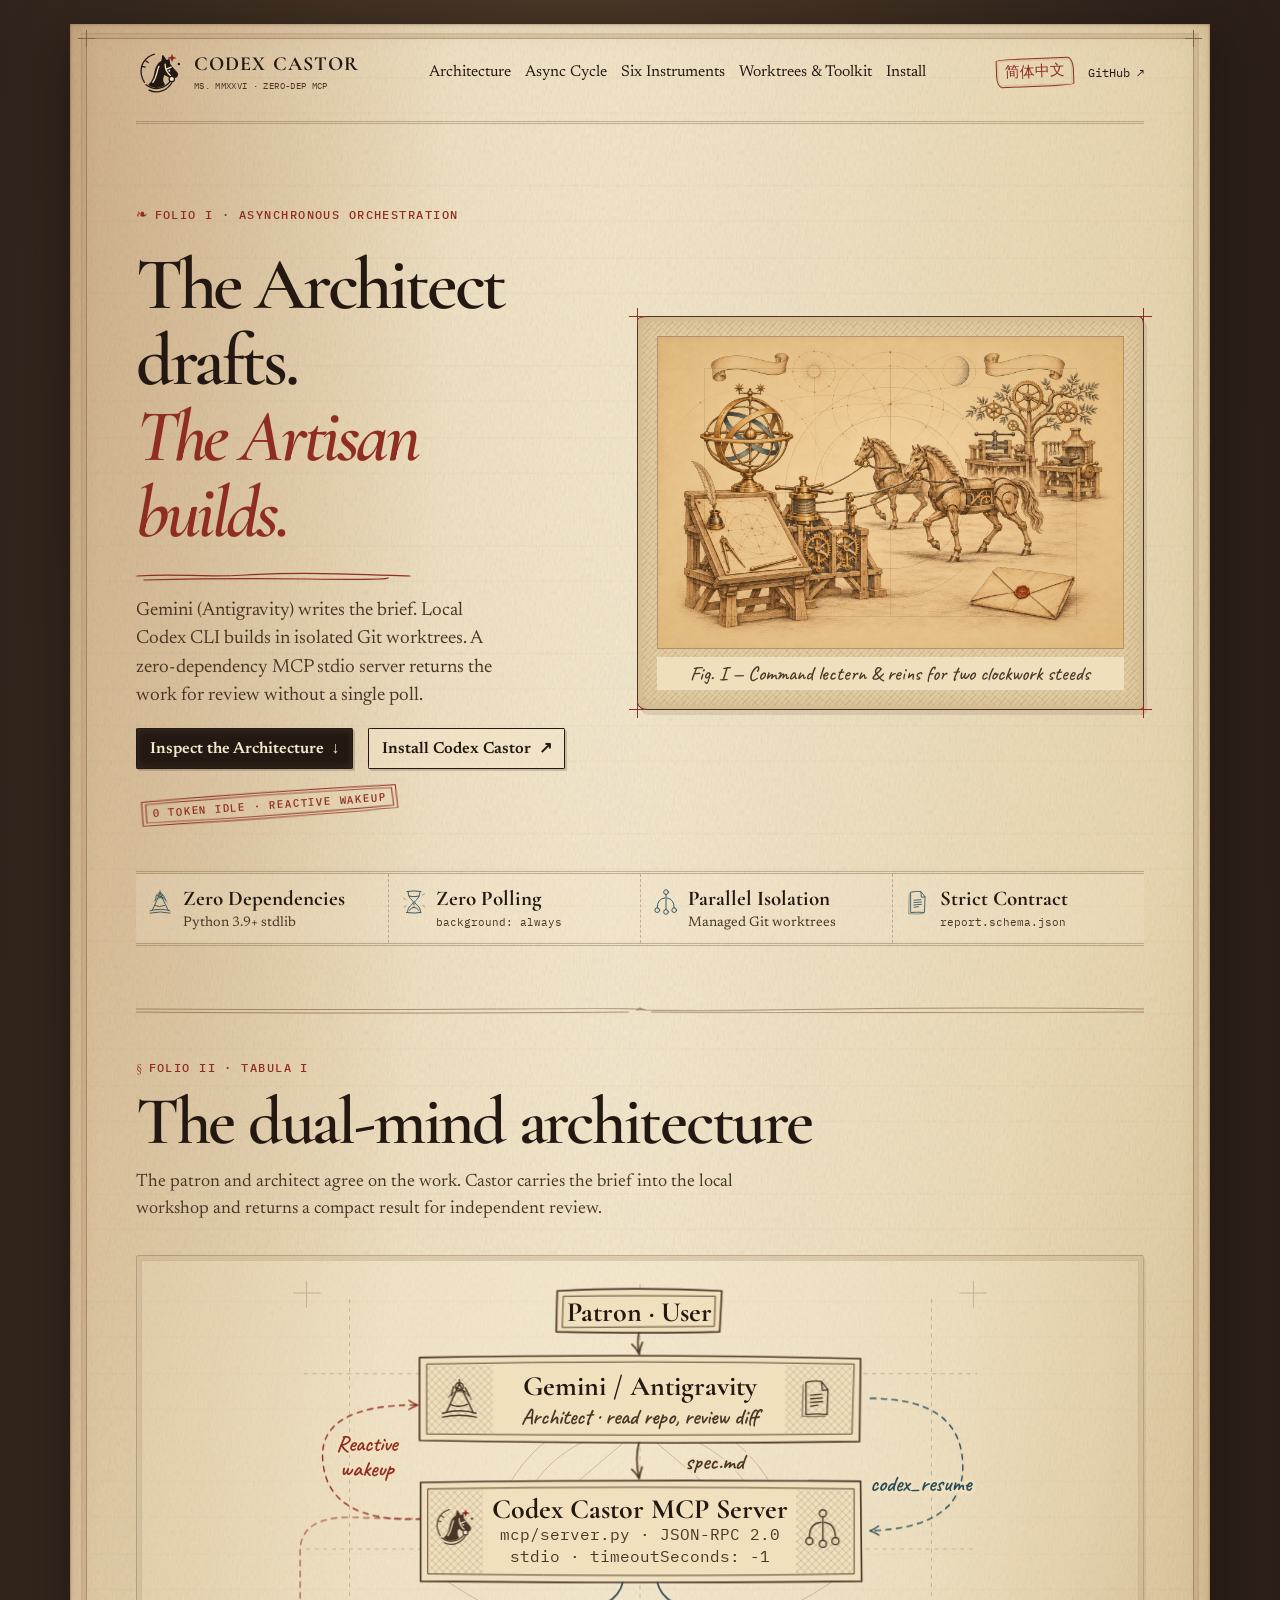
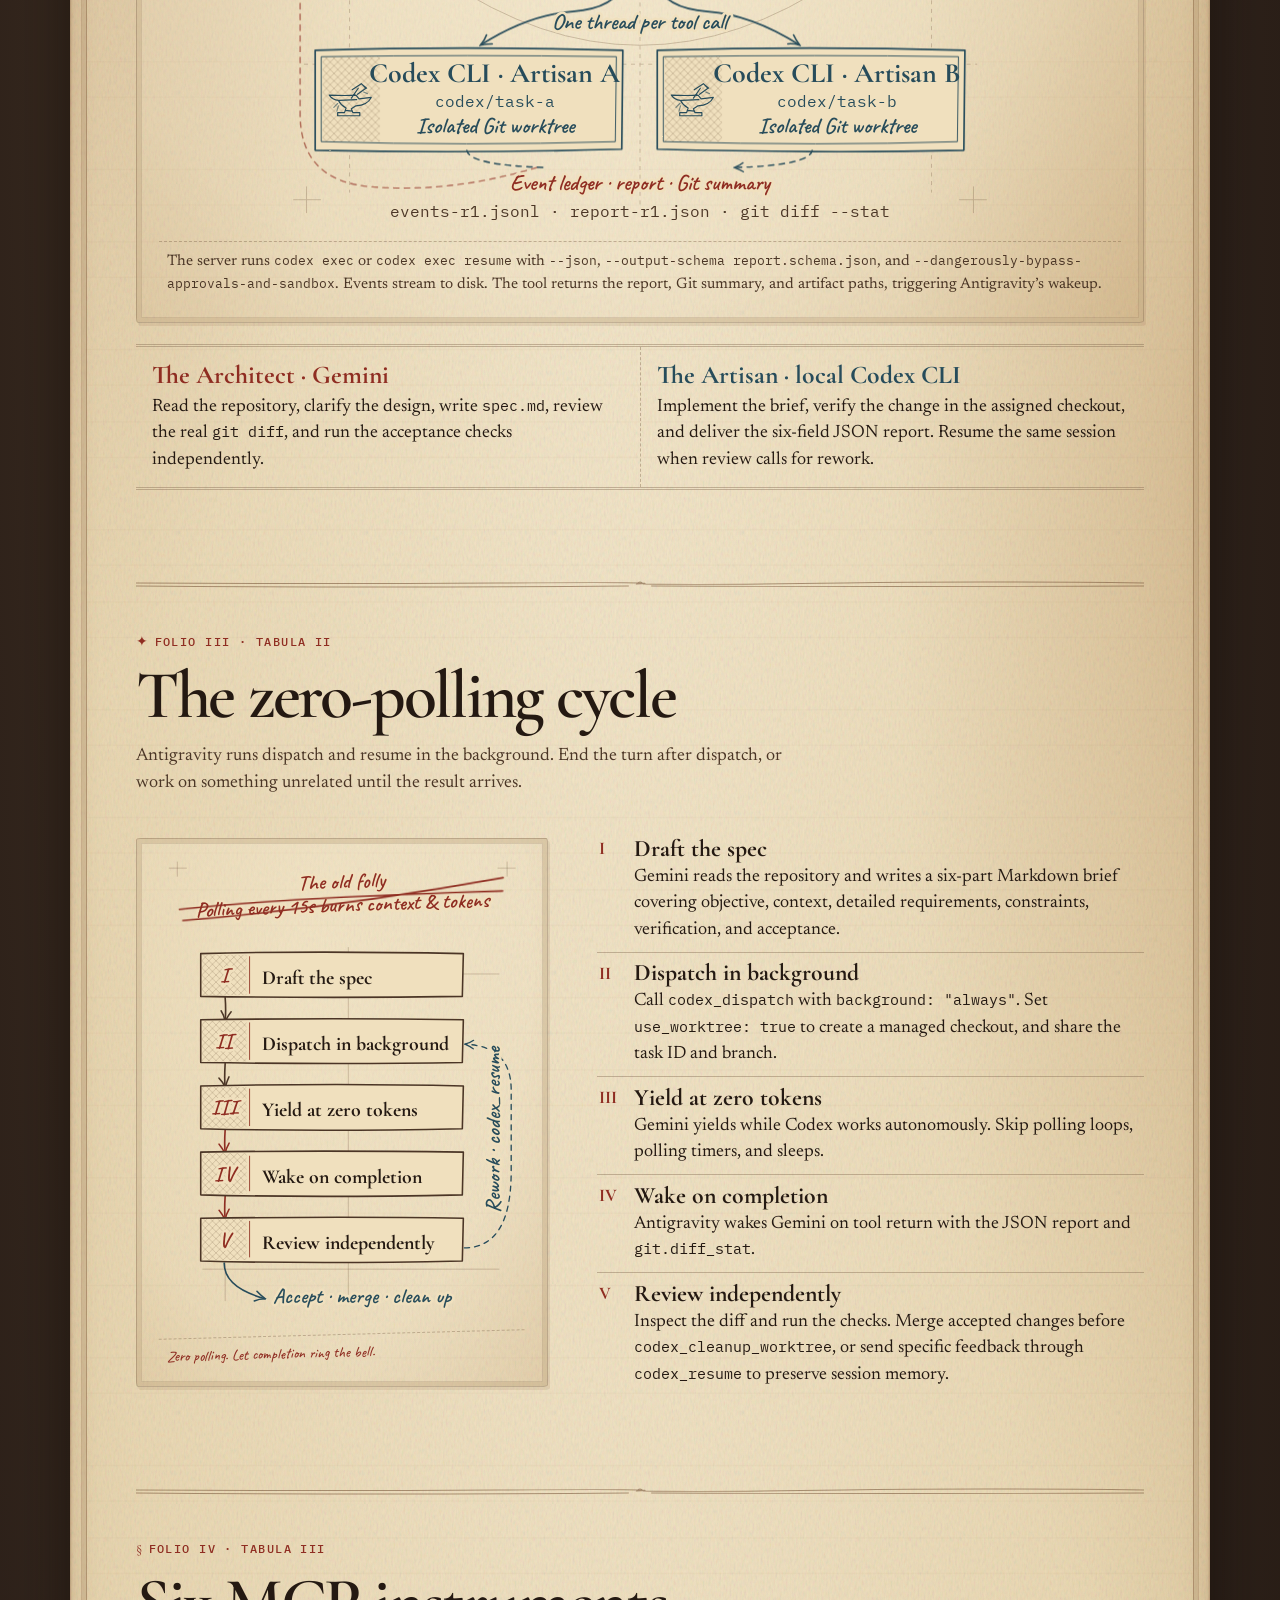
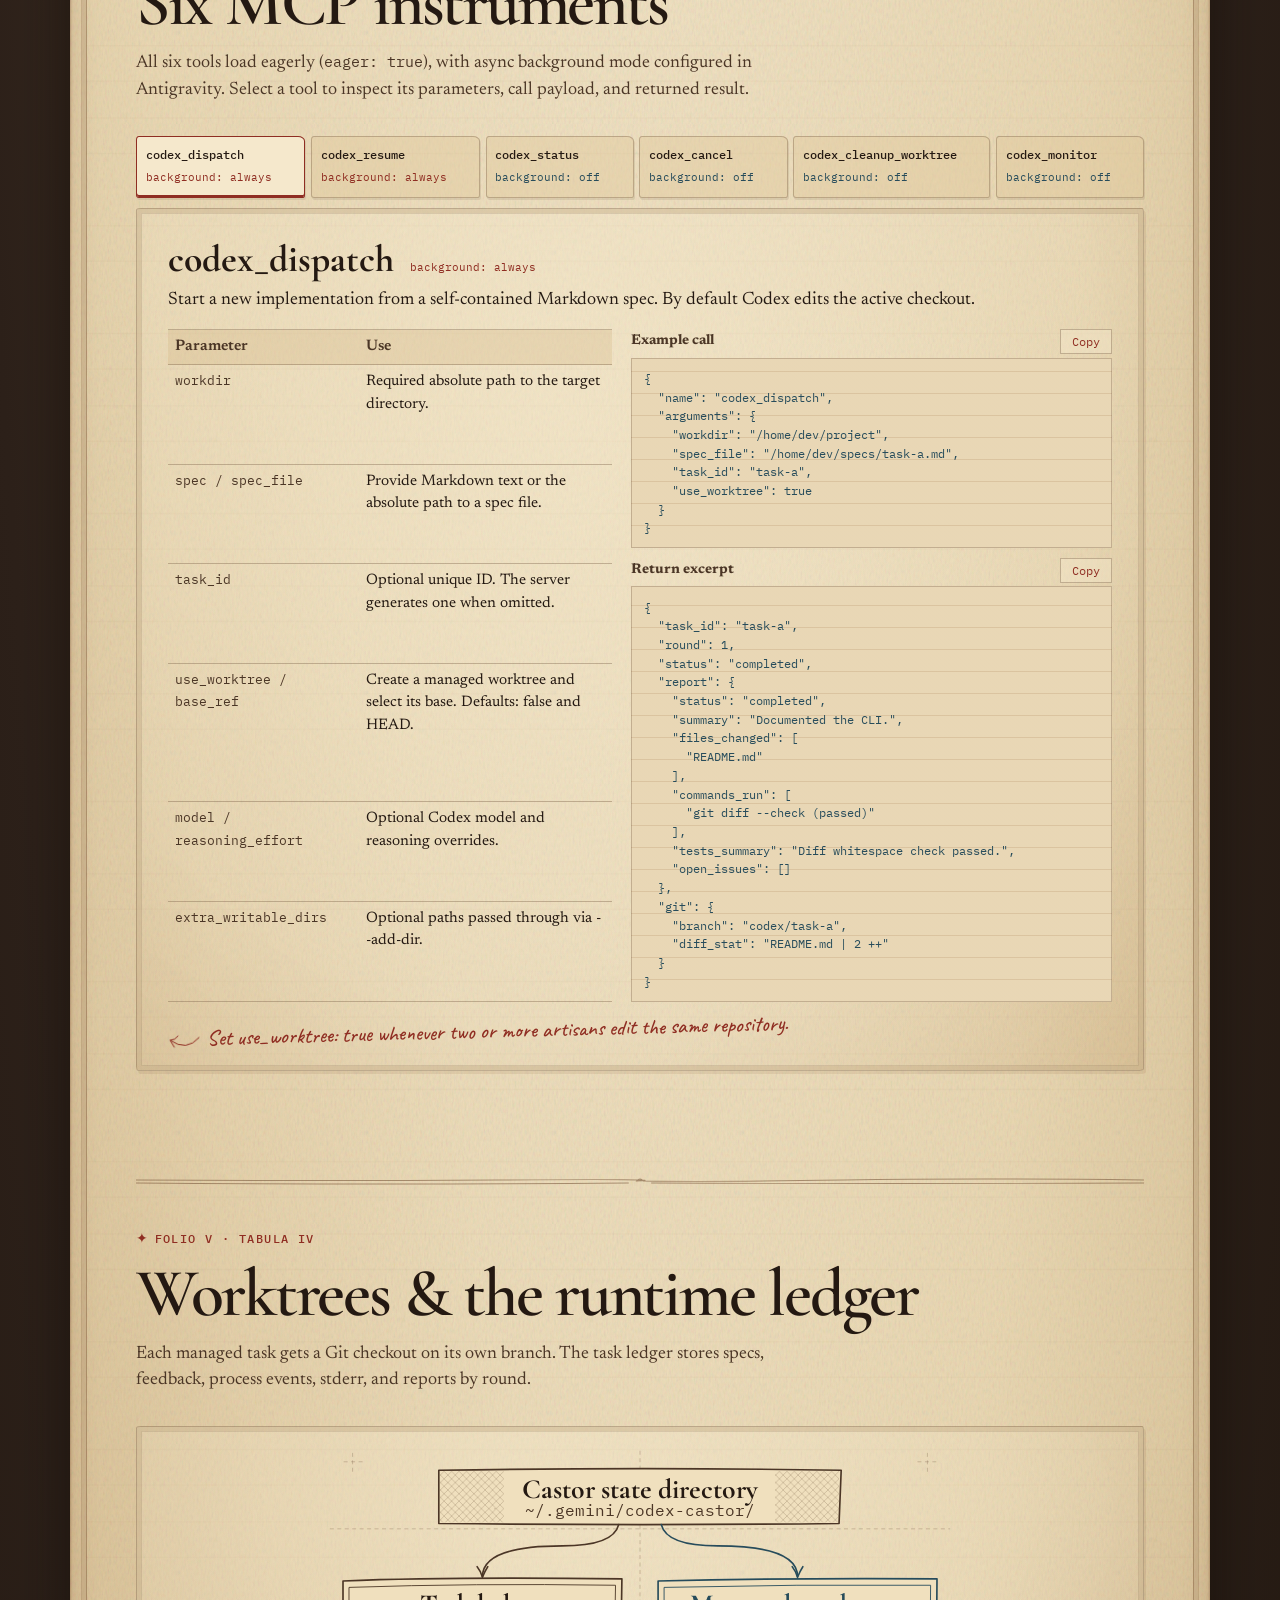
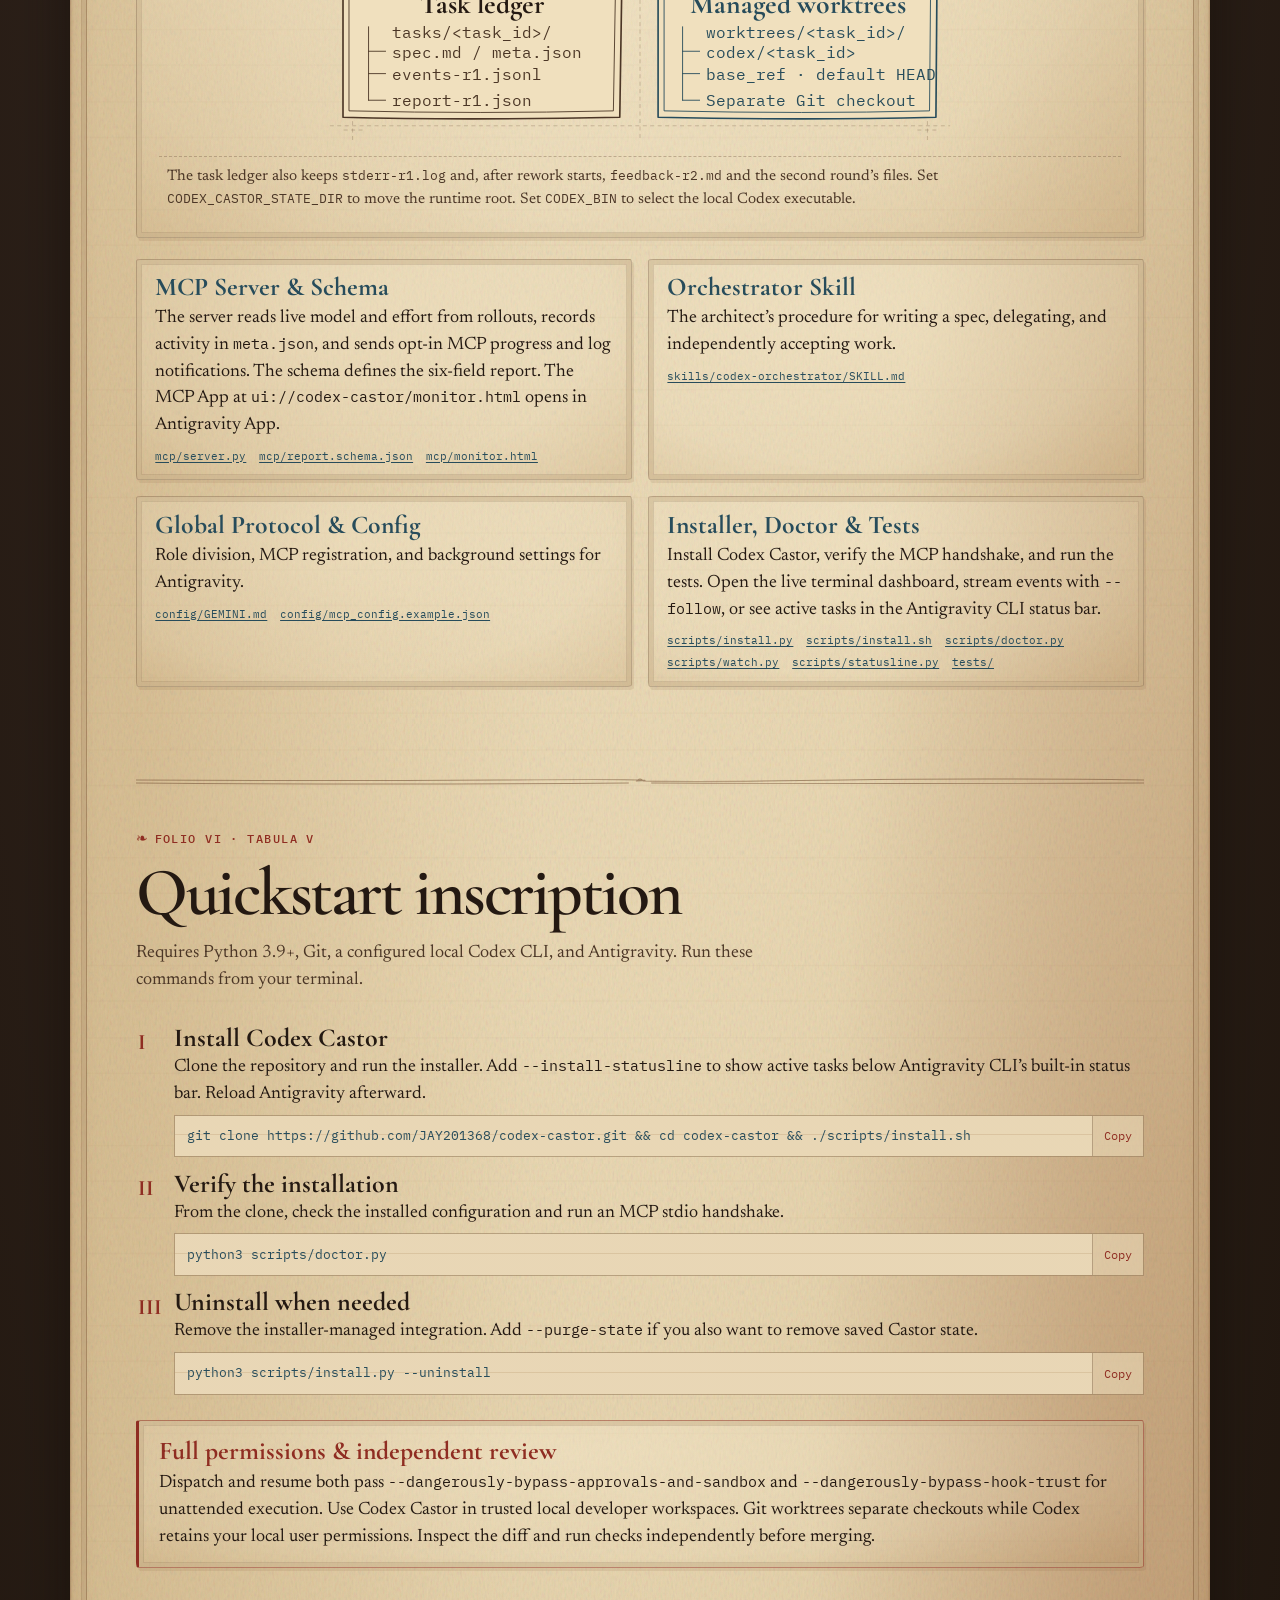
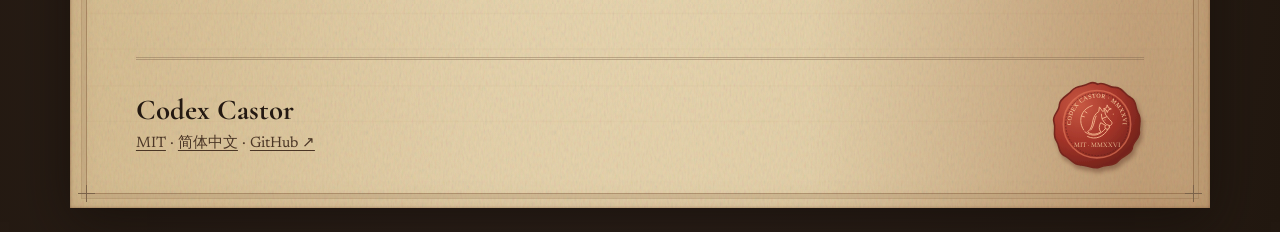
==== docs/index.html @ 72ec9364 "Initial commit" ====
<!doctype html>
<html lang="en">
<head>
  <meta charset="utf-8">
  <meta name="viewport" content="width=device-width, initial-scale=1">
  <meta name="description" content="An illustrated engineering manuscript for Codex Castor, the zero-dependency async MCP server connecting Gemini in Antigravity and local Codex CLI.">
  <title>Codex Castor — The Engineering Manuscript</title>
  <link rel="canonical" href="https://jay201368.github.io/codex-castor/">
  <link rel="alternate" hreflang="zh-CN" href="https://jay201368.github.io/codex-castor/index.zh-CN.html">
  <link rel="icon" href="favicon.svg" type="image/svg+xml">
  <link rel="preconnect" href="https://fonts.googleapis.com">
  <link rel="preconnect" href="https://fonts.gstatic.com" crossorigin>
  <link rel="stylesheet" href="https://fonts.googleapis.com/css2?family=Caveat:wght@500;600&amp;family=Cormorant+Garamond:ital,wght@0,600;0,700;1,600&amp;family=IBM+Plex+Mono:wght@400;500&amp;family=Newsreader:opsz,wght@6..72,400;6..72,600&amp;display=swap">
  <link rel="stylesheet" href="style.css">
  <script src="script.js" defer></script>
</head>
<body>
  <svg class="definitions" xmlns="http://www.w3.org/2000/svg" aria-hidden="true" width="0" height="0">
    <defs>
      <filter id="ink-roughen" x="-10%" y="-10%" width="120%" height="120%">
        <feTurbulence type="fractalNoise" baseFrequency=".038 .13" numOctaves="3" seed="17" result="fiber"/>
        <feDisplacementMap in="SourceGraphic" in2="fiber" scale="1.2" xChannelSelector="R" yChannelSelector="G"/>
      </filter>
      <pattern id="ink-hatch" width="7" height="7" patternUnits="userSpaceOnUse">
        <path d="M-2 2L2-2M-1 8L8-1M5 9L9 5M0 0L7 7" stroke="#7c634a" stroke-width=".55" opacity=".48"/>
      </pattern>
      <marker id="arrow-ink" viewBox="0 0 10 10" markerWidth="8" markerHeight="8" refX="8.6" refY="5" orient="auto-start-reverse">
        <path d="M1 1Q4 3 9 5Q4 6.5 1 9" fill="none" stroke="#4b3626" stroke-linecap="round" stroke-width="1.2"/>
      </marker>
      <marker id="arrow-red" viewBox="0 0 10 10" markerWidth="8" markerHeight="8" refX="8.6" refY="5" orient="auto-start-reverse">
        <path d="M1 1Q5 4 9 5Q4 7 1 9" fill="none" stroke="#8f2d22" stroke-linecap="round" stroke-width="1.2"/>
      </marker>
      <marker id="arrow-blue" viewBox="0 0 10 10" markerWidth="8" markerHeight="8" refX="8.6" refY="5" orient="auto-start-reverse">
        <path d="M1 1Q4 3 9 5Q4 6.5 1 9" fill="none" stroke="#274c5b" stroke-linecap="round" stroke-width="1.2"/>
      </marker>
      <symbol id="emblem" viewBox="0 0 64 64">
        <g fill="none" stroke="currentColor" stroke-width="1.65" stroke-linecap="round" stroke-linejoin="round">
          <path d="M24 8C11 12 5 23 7 35c1 4 2 7 4 10m2-28 3 2m-8 5 4 1"/>
          <path d="M46 42C38 53 25 57 13 48m35-5c-6 12-19 18-31 12"/>
          <path fill="currentColor" d="M17 48c5-4 7-10 8-17 1-6 4-11 9-14l1-7 5 7 3-2 1 6c2 3 5 7 9 11 2 2 1 5-1 6l-4 1c-4 0-8-3-11-5-3 5-3 10 0 14-6 4-14 5-20 0Z"/>
          <path stroke="var(--vellum)" d="M30 24c-3 5-2 13-8 21m16-24c0 6 2 11 7 15m-6-8 7-3"/>
          <circle cx="46.8" cy="40.5" r="3.5" fill="var(--vellum)"/>
        </g>
        <circle cx="43.5" cy="29.8" r="1.25" fill="var(--vellum)"/>
        <circle cx="56" cy="21" r="1.6" fill="currentColor"/>
        <path fill="var(--rubric)" d="M47 7.5l1.6 3.9L53 13l-4.4 1.6-1.6 3.9-1.6-3.9L41 13l4.4-1.6Z"/>
      </symbol>
      <symbol id="compass-icon" viewBox="0 0 48 48">
        <g fill="none" stroke="currentColor" stroke-width="1.45" stroke-linecap="round" stroke-linejoin="round">
          <path d="M7 39q18-5 34 0M7 43q18-4 34 0M24 9 11 38m13-29 14 29M15 30q8 4 17 0m-11-17 9 4M18 12l-2 9m14-8 4 8M24 5v3"/>
          <circle cx="24" cy="12" r="4"/>
          <path d="M13 23a13 13 0 0 1 23 2" opacity=".54"/>
        </g>
      </symbol>
      <symbol id="hour-icon" viewBox="0 0 48 48">
        <g fill="none" stroke="currentColor" stroke-width="1.55" stroke-linecap="round" stroke-linejoin="round">
          <path d="M12 6q12-2 24 0M11 42q15 2 25 0M14 7c0 12 8 13 9 17-1 5-10 7-10 17m21-33c0 10-8 13-9 16 1 5 10 6 10 17M16 14q8 2 16 0M16 38q8-10 16 0M24 26v3m0 3v1"/>
          <path d="M6 17l3 3m30 10 3 2M39 12l3-2M7 33l3-2" opacity=".55"/>
        </g>
      </symbol>
      <symbol id="branch-icon" viewBox="0 0 48 48">
        <g fill="none" stroke="currentColor" stroke-width="1.55" stroke-linecap="round">
          <path d="M24 11v26m-2-20Q9 18 9 34m17-17q12 2 12 17"/>
          <circle cx="24" cy="7" r="4"/><circle cx="9" cy="38" r="4"/>
          <circle cx="24" cy="41" r="4"/><circle cx="38" cy="38" r="4"/>
        </g>
      </symbol>
      <symbol id="report-icon" viewBox="0 0 48 48">
        <g fill="none" stroke="currentColor" stroke-width="1.4" stroke-linecap="round" stroke-linejoin="round">
          <path d="M12 7q10-2 17-1l7 9-1 27q-11-1-23 0zm17 0 1 9 6-1M17 21l12-1m-12 5 13-1m-13 5 13-1m-13 5 8-1"/>
          <path d="M9 10 8 44q11 1 25 0" opacity=".6"/>
        </g>
      </symbol>
      <symbol id="anvil-icon" viewBox="0 0 62 46">
        <g fill="none" stroke="currentColor" stroke-width="1.55" stroke-linejoin="round" stroke-linecap="round">
          <path d="M3 17q22 1 35 0l4 5 16-2q-5 10-20 11l-6 4 2 5h9v4H14v-4h9l2-6q-7-4-10-10Q7 23 3 17zm13 7 23-1m-15 14 9 1m0-28 12-8 6 6-11 8m6-13 6 5m-11 0-9 13"/>
          <path d="M14 28l-5 5m6-2-2 7m35-25 5 2" opacity=".58"/>
        </g>
      </symbol>
      <radialGradient id="wax-fill" cx="31%" cy="27%" r="76%">
        <stop stop-color="#c75842"/><stop offset=".58" stop-color="#a33429"/><stop offset="1" stop-color="#74231b"/>
      </radialGradient>
      <path id="wax-legend" d="M28.1 66.5a33 33 0 1 1 63.8 0"/>
    </defs>
  </svg>

  <a class="skip" href="#main">Skip to the manuscript</a>
  <div class="codex" id="top">
    <div class="folio-rules" aria-hidden="true"><i class="nw"></i><i class="ne"></i><i class="sw"></i><i class="se"></i></div>
    <header class="masthead">
      <a class="brand" href="#top">
        <svg viewBox="0 0 64 64" aria-hidden="true"><use href="#emblem"/></svg>
        <span><strong>CODEX CASTOR</strong><small>MS. MMXXVI · ZERO-DEP MCP</small></span>
      </a>
      <nav class="folio-nav" aria-label="Manuscript folios">
        <a href="#architecture">Architecture</a>
        <a href="#async-cycle">Async Cycle</a>
        <a href="#instruments">Six Instruments</a>
        <a href="#worktrees">Worktrees &amp; Toolkit</a>
        <a href="#install">Install</a>
      </nav>
      <div class="mast-actions">
        <a class="lang-stamp" href="index.zh-CN.html" lang="zh-CN" hreflang="zh-CN">简体中文</a>
        <a class="github" href="https://github.com/JAY201368/codex-castor">GitHub ↗</a>
      </div>
    </header>

    <main id="main" tabindex="-1">
      <section class="hero" aria-labelledby="hero-heading">
        <div>
          <p class="rubric"><span aria-hidden="true">❧</span>Folio I · Asynchronous Orchestration</p>
          <h1 id="hero-heading"><span class="name-line">The Architect</span><br>drafts. <em><span class="name-line">The Artisan</span><br>builds.</em></h1>
          <svg class="pen-rule" viewBox="0 0 276 13" preserveAspectRatio="none" aria-hidden="true">
            <path d="M1 6C48 3 60 8 110 5S215 4 274 6M8 10Q94 8 172 9T252 8" fill="none" stroke="currentColor" stroke-width="1.25" stroke-linecap="round" filter="url(#ink-roughen)"/>
          </svg>
          <p class="thesis">Gemini (Antigravity) writes the brief. Local Codex CLI builds in isolated Git worktrees. A zero-dependency MCP stdio server returns the work for review without a single poll.</p>
          <div class="hero-actions">
            <a class="ink-button" href="#architecture">Inspect the Architecture <span aria-hidden="true">↓</span></a>
            <a class="ink-button light" href="#install">Install Codex Castor <span aria-hidden="true">↗</span></a>
          </div>
          <p class="idle-stamp">
            <svg viewBox="0 0 260 34" preserveAspectRatio="none" aria-hidden="true">
              <path d="M3 4Q117 1 257 4L258 30Q153 33 3 31ZM7 7Q128 4 253 7L254 27Q147 30 7 28Z" fill="none" stroke="currentColor" stroke-width="1" filter="url(#ink-roughen)"/>
            </svg>
            <span>0 TOKEN IDLE · REACTIVE WAKEUP</span>
          </p>
        </div>
        <figure class="hero-plate">
          <i class="nw" aria-hidden="true"></i><i class="ne" aria-hidden="true"></i>
          <i class="sw" aria-hidden="true"></i><i class="se" aria-hidden="true"></i>
          <div class="image-field"><img src="assets/manuscript-castor.jpg" width="1536" height="1024" alt="Codex Castor manuscript illustration of an architect’s lectern with an armillary sphere and mechanical reins guiding two clockwork steeds beside parallel workshops" fetchpriority="high"></div>
          <figcaption>Fig. I — Command lectern &amp; reins for two clockwork steeds</figcaption>
        </figure>
      </section>
      <div class="pillars">
        <div class="pillar"><svg viewBox="0 0 48 48" aria-hidden="true"><use href="#compass-icon"/></svg><strong>Zero Dependencies</strong><small>Python 3.9+ stdlib</small></div>
        <div class="pillar"><svg viewBox="0 0 48 48" aria-hidden="true"><use href="#hour-icon"/></svg><strong>Zero Polling</strong><small><code>background: always</code></small></div>
        <div class="pillar"><svg viewBox="0 0 48 48" aria-hidden="true"><use href="#branch-icon"/></svg><strong>Parallel Isolation</strong><small>Managed Git worktrees</small></div>
        <div class="pillar"><svg viewBox="0 0 48 48" aria-hidden="true"><use href="#report-icon"/></svg><strong>Strict Contract</strong><small><code>report.schema.json</code></small></div>
      </div>

      <section class="folio" id="architecture" aria-labelledby="architecture-heading">
        <header class="folio-heading">
          <p class="rubric"><span aria-hidden="true">§</span>Folio II · Tabula I</p>
          <h2 id="architecture-heading">The dual-mind architecture</h2>
          <p>The patron and architect agree on the work. Castor carries the brief into the local workshop and returns a compact result for independent review.</p>
        </header>
        <figure class="plate-frame">
          <svg class="schematic architecture-drawing" viewBox="0 0 660 524" role="img" aria-labelledby="arch-svg-title arch-svg-desc">
            <title id="arch-svg-title">The architect, MCP server, and parallel Codex workshops</title>
            <desc id="arch-svg-desc">The patron briefs Gemini in Antigravity. Gemini sends the spec to the MCP server. Each tool call gets a worker thread. Codex CLI artisans run in separate worktrees. The server saves the event stream and returns a report and Git summary. Antigravity wakes Gemini, which can resume a session with review feedback.</desc>
            <g class="guide" aria-hidden="true">
              <path d="M330 6v487M20 252h620M18 89h625M18 359h625M60 20v458m541-458v458" stroke-dasharray="3 5"/>
              <path d="M190 261a140 140 0 0 1 280 0m-261 0a121 121 0 0 1 242 0M146 279q184 125 368 0M330 140l-141 120m141-120 141 120"/>
              <path d="M8 14h25M20 3v24m607-13h25M640 3v24M8 485h25m-13-12v24m607-12h25m-12-12v24"/>
              <circle cx="330" cy="252" r="4"/>
            </g>
            <g filter="url(#ink-roughen)">
              <path class="pen paper-fill" d="M253 12Q322 8 406 12l-2 38q-64 2-152 0z"/>
              <path class="pen fine" d="M259 17q63-1 141 0l-1 28-141 1z"/>
              <path class="pen" marker-end="url(#arrow-ink)" d="M329 51q-2 8 0 19"/>
              <path class="pen paper-fill" d="M125 74Q339 70 535 75l-1 77q-197 3-409-1z"/>
              <path class="pen fine" d="M132 80q194-4 397 0l-2 65q-192 2-395 0z"/>
              <path class="hatching" d="M131 81h62v63h-62zm334 0h63v63h-63z"/>
              <path class="pen" marker-end="url(#arrow-ink)" d="M329 153q-4 14 0 33"/>
              <path class="red dash" opacity=".64" d="M234 455q-80 24-153 18Q14 468 14 405V254q0-36 60-31l53 1"/>
              <path class="red dash" marker-end="url(#arrow-red)" d="M127 224Q39 228 35 169q-4-51 88-51"/>
              <path class="blue dash" marker-end="url(#arrow-blue)" d="M544 112q87 0 86 65-1 55-86 58"/>
              <path class="pen paper-fill" d="M126 190q208-3 409-1l1 93q-203 2-410 0z"/>
              <path class="pen fine" d="M133 196q190-3 396 0v79q-175 3-396 0z"/>
              <path class="hatching" d="M134 197h50v78h-50zm341 0h53v78h-53z"/>
              <path class="blue" marker-end="url(#arrow-blue)" d="M314 283q-6 24-47 27t-85 31"/>
              <path class="blue" marker-end="url(#arrow-blue)" d="M346 283q6 24 47 27t85 31"/>
              <path class="blue paper-fill" d="M28 346q137-4 286 0l-1 92q-142 4-285 1zM346 346q140-4 286 0l-1 93q-129 3-285-1z"/>
              <path class="blue fine" d="M34 352q134-2 274 0l-1 79q-140 4-273 0zM352 352q144-2 274 0l-1 79q-127 4-273 0z"/>
              <path class="hatching" d="M35 352h53v79H35zm318 0h53v79h-53z"/>
              <path class="blue dash" marker-end="url(#arrow-blue)" d="M169 439q2 14 74 16m247-16q-2 14-72 16"/>
            </g>
            <g aria-hidden="true" style="color: var(--sepia)">
              <use href="#compass-icon" x="140" y="90" width="44" height="44"/>
              <use href="#report-icon" x="474" y="91" width="41" height="41"/>
              <use href="#emblem" x="137" y="210" width="42" height="42"/>
              <use href="#branch-icon" x="480" y="213" width="40" height="40"/>
            </g>
            <g aria-hidden="true" style="color: var(--blue)">
              <use href="#anvil-icon" x="39" y="374" width="44" height="36"/>
              <use href="#anvil-icon" x="357" y="374" width="44" height="36"/>
            </g>
            <g text-anchor="middle">
              <text class="label" x="330" y="40">Patron · User</text>
              <text class="label" x="330" y="109">Gemini / Antigravity</text>
              <text class="annotation" x="330" y="136">Architect · read repo, review diff</text>
              <text class="annotation" x="399" y="178">spec.md</text>
              <text class="annotation red-text" x="76" y="161">Reactive<tspan x="76" dy="23">wakeup</tspan></text>
              <text class="annotation blue-text" x="591" y="198">codex_resume</text>
              <text class="label" x="330" y="223">Codex Castor MCP Server</text>
              <text class="type" x="330" y="244">mcp/server.py · JSON-RPC 2.0</text>
              <text class="type" x="330" y="264">stdio · timeoutSeconds: -1</text>
              <text class="annotation blue-text" x="330" y="326">One thread per tool call</text>
              <text class="label blue-text" x="195" y="376">Codex CLI · Artisan A</text>
              <text class="type blue-text" x="195" y="399">codex/task-a</text>
              <text class="annotation blue-text" x="195" y="423">Isolated Git worktree</text>
              <text class="label blue-text" x="513" y="376">Codex CLI · Artisan B</text>
              <text class="type blue-text" x="513" y="399">codex/task-b</text>
              <text class="annotation blue-text" x="513" y="423">Isolated Git worktree</text>
              <text class="annotation red-text" x="330" y="476">Event ledger · report · Git summary</text>
              <text class="type" x="330" y="501">events-r1.jsonl · report-r1.json · git diff --stat</text>
            </g>
          </svg>
          <figcaption>The server runs <code>codex exec</code> or <code>codex exec resume</code> with <code>--json</code>, <code>--output-schema report.schema.json</code>, and <code>--dangerously-bypass-approvals-and-sandbox</code>. Events stream to disk. The tool returns the report, Git summary, and artifact paths, triggering Antigravity’s wakeup.</figcaption>
        </figure>
        <div class="duties">
          <article><h3>The Architect · Gemini</h3><p>Read the repository, clarify the design, write <code>spec.md</code>, review the real <code>git diff</code>, and run the acceptance checks independently.</p></article>
          <article><h3>The Artisan · local Codex CLI</h3><p>Implement the brief, verify the change in the assigned checkout, and deliver the six-field JSON report. Resume the same session when review calls for rework.</p></article>
        </div>
      </section>

      <section class="folio" id="async-cycle" aria-labelledby="cycle-heading">
        <header class="folio-heading">
          <p class="rubric"><span aria-hidden="true">✦</span>Folio III · Tabula II</p>
          <h2 id="cycle-heading">The zero-polling cycle</h2>
          <p>Antigravity runs dispatch and resume in the background. End the turn after dispatch, or work on something unrelated until the result arrives.</p>
        </header>
        <div class="cycle-layout">
          <figure class="plate-frame">
            <svg class="schematic cycle-drawing" viewBox="0 0 360 465" role="img" aria-labelledby="cycle-svg-title cycle-svg-desc">
              <title id="cycle-svg-title">The five stages of a background task</title>
              <desc id="cycle-svg-desc">Draft a spec, dispatch, yield at zero idle tokens, wake on completion, and review independently. Accept and clean up or send feedback to resume the same session.</desc>
              <path class="guide" d="M65 90v342m121-347v350M43 111h291M43 401h291M10 7h17m-9-6v14m315-8h17m-8-6v14"/>
              <g transform="rotate(-2 179 44)">
                <text class="annotation red-text" x="180" y="27" text-anchor="middle">The old folly</text>
                <text class="annotation red-text" x="180" y="50" text-anchor="middle">Polling every 15s burns context &amp; tokens</text>
                <path class="red" filter="url(#ink-roughen)" d="M20 42Q127 34 338 35M23 53Q173 46 339 22"/>
              </g>
              <g filter="url(#ink-roughen)">
                <path class="pen" marker-end="url(#arrow-ink)" d="M65 134q1 13 0 23"/>
                <path class="pen" marker-end="url(#arrow-ink)" d="M65 199q-1 15 0 23"/>
                <path class="red" marker-end="url(#arrow-red)" d="M65 264q-1 14 0 23"/>
                <path class="red" marker-end="url(#arrow-red)" d="M65 329q-1 14 0 23"/>
                <path class="blue dash" marker-end="url(#arrow-blue)" d="M300 380q46 0 46-75V225q0-43-45-45"/>
                <path class="pen paper-fill" d="M41 91q114-3 258 0l-1 42q-123 2-257 0zm0 65q131-2 258 0l-1 42q-115 2-257 0zm0 65q138-3 258 0l-1 42q-143 3-257 0zm0 65q114-2 258 0l-1 42q-144 3-257 0zm0 65q143-2 258 0l-1 42q-142 3-257 0z"/>
                <path class="hatching" d="M42 92h44v40H42zm0 65h44v40H42zm0 65h44v40H42zm0 65h44v40H42zm0 65h44v40H42z"/>
                <path class="red fine" d="M89 94v36m0 29v36m0 29v36m0 30v34m0 30v35"/>
                <path class="blue" marker-end="url(#arrow-blue)" d="M64 395q0 24 40 35"/>
              </g>
              <g class="annotation red-text" text-anchor="middle">
                <text x="64" y="119">I</text><text x="64" y="184">II</text><text x="64" y="249">III</text>
                <text x="64" y="314">IV</text><text x="64" y="379">V</text>
              </g>
              <g class="label">
                <text x="101" y="121">Draft the spec</text>
                <text x="101" y="186">Dispatch in background</text>
                <text x="101" y="251">Yield at zero tokens</text>
                <text x="101" y="316">Wake on completion</text>
                <text x="101" y="381">Review independently</text>
              </g>
              <text class="annotation blue-text" x="335" y="264" text-anchor="middle" transform="rotate(-90 335 264)">Rework · codex_resume</text>
              <text class="annotation blue-text" x="112" y="434">Accept · merge · clean up</text>
            </svg>
            <figcaption class="hand-note">Zero polling. Let completion ring the bell.</figcaption>
          </figure>
          <ol class="cycle-steps">
            <li><h3>Draft the spec</h3><p>Gemini reads the repository and writes a six-part Markdown brief covering objective, context, detailed requirements, constraints, verification, and acceptance.</p></li>
            <li><h3>Dispatch in background</h3><p>Call <code>codex_dispatch</code> with <code>background: "always"</code>. Set <code>use_worktree: true</code> to create a managed checkout, and share the task ID and branch.</p></li>
            <li><h3>Yield at zero tokens</h3><p>Gemini yields while Codex works autonomously. Skip polling loops, polling timers, and sleeps.</p></li>
            <li><h3>Wake on completion</h3><p>Antigravity wakes Gemini on tool return with the JSON report and <code>git.diff_stat</code>.</p></li>
            <li><h3>Review independently</h3><p>Inspect the diff and run the checks. Merge accepted changes before <code>codex_cleanup_worktree</code>, or send specific feedback through <code>codex_resume</code> to preserve session memory.</p></li>
          </ol>
        </div>
      </section>

      <section class="folio" id="instruments" aria-labelledby="instruments-heading">
        <header class="folio-heading">
          <p class="rubric"><span aria-hidden="true">§</span>Folio IV · Tabula III</p>
          <h2 id="instruments-heading">Six MCP instruments</h2>
          <p>All six tools load eagerly (<code>eager: true</code>), with async background mode configured in Antigravity. Select a tool to inspect its parameters, call payload, and returned result.</p>
        </header>
        <div data-instrument-ledger>
          <div class="tab-index" data-instrument-index aria-label="Choose an MCP instrument">
            <a id="tab-dispatch" href="#tool-dispatch"><code>codex_dispatch</code><span class="mode always">background: always</span></a>
            <a id="tab-resume" href="#tool-resume"><code>codex_resume</code><span class="mode always">background: always</span></a>
            <a id="tab-status" href="#tool-status"><code>codex_status</code><span class="mode off">background: off</span></a>
            <a id="tab-cancel" href="#tool-cancel"><code>codex_cancel</code><span class="mode off">background: off</span></a>
            <a id="tab-cleanup_worktree" href="#tool-cleanup_worktree"><code>codex_cleanup_worktree</code><span class="mode off">background: off</span></a>
            <a id="tab-monitor" href="#tool-monitor"><code>codex_monitor</code><span class="mode off">background: off</span></a>
          </div>
          <article class="ledger-panel" id="tool-dispatch">
            <header class="instrument-title"><h3>codex_dispatch</h3><span class="mode always">background: always</span></header>
            <p>Start a new implementation from a self-contained Markdown spec. By default Codex edits the active checkout.</p>
            <div class="ledger-content">
              <table class="parameters">
                <thead><tr><th scope="col">Parameter</th><th scope="col">Use</th></tr></thead>
                <tbody>
                  <tr><th scope="row"><code>workdir</code></th><td>Required absolute path to the target directory.</td></tr>
                  <tr><th scope="row"><code>spec / spec_file</code></th><td>Provide Markdown text or the absolute path to a spec file.</td></tr>
                  <tr><th scope="row"><code>task_id</code></th><td>Optional unique ID. The server generates one when omitted.</td></tr>
                  <tr><th scope="row"><code>use_worktree / base_ref</code></th><td>Create a managed worktree and select its base. Defaults: false and HEAD.</td></tr>
                  <tr><th scope="row"><code>model / reasoning_effort</code></th><td>Optional Codex model and reasoning overrides.</td></tr>
                  <tr><th scope="row"><code>extra_writable_dirs</code></th><td>Optional paths passed through via --add-dir.</td></tr>
                </tbody>
              </table>
              <div>
                <div class="sample" data-copy-block>
                  <div class="sample-heading"><strong id="sample-title-1">Example call</strong><button type="button" class="copy-button" aria-describedby="sample-title-1" data-copy-command data-copied-label="Copied ✓" data-manual-label="Selected · copy it manually" hidden>Copy</button></div>
                  <pre><code>{
  "name": "codex_dispatch",
  "arguments": {
    "workdir": "/home/dev/project",
    "spec_file": "/home/dev/specs/task-a.md",
    "task_id": "task-a",
    "use_worktree": true
  }
}</code></pre></div>
                <div class="sample" data-copy-block>
                  <div class="sample-heading"><strong id="sample-title-2">Return excerpt</strong><button type="button" class="copy-button" aria-describedby="sample-title-2" data-copy-command data-copied-label="Copied ✓" data-manual-label="Selected · copy it manually" hidden>Copy</button></div>
                  <pre><code>{
  "task_id": "task-a",
  "round": 1,
  "status": "completed",
  "report": {
    "status": "completed",
    "summary": "Documented the CLI.",
    "files_changed": [
      "README.md"
    ],
    "commands_run": [
      "git diff --check (passed)"
    ],
    "tests_summary": "Diff whitespace check passed.",
    "open_issues": []
  },
  "git": {
    "branch": "codex/task-a",
    "diff_stat": "README.md | 2 ++"
  }
}</code></pre></div>
              </div>
            </div>
            <p class="hand-note"><svg viewBox="0 0 32 16" aria-hidden="true"><path d="M31 4Q18 18 2 6q5 0 8-4M2 6l4 7" fill="none" stroke="currentColor" stroke-linecap="round" filter="url(#ink-roughen)"/></svg>Set use_worktree: true whenever two or more artisans edit the same repository.</p>
          </article>
          <article class="ledger-panel" id="tool-resume">
            <header class="instrument-title"><h3>codex_resume</h3><span class="mode always">background: always</span></header>
            <p>Continue a previous Codex session with concrete review feedback in its work directory.</p>
            <div class="ledger-content">
              <table class="parameters">
                <thead><tr><th scope="col">Parameter</th><th scope="col">Use</th></tr></thead>
                <tbody>
                  <tr><th scope="row"><code>task_id</code></th><td>Reuse the session and working directory from an earlier task.</td></tr>
                  <tr><th scope="row"><code>session_id / workdir</code></th><td>Supply both when resuming without a task ID.</td></tr>
                  <tr><th scope="row"><code>feedback / feedback_file</code></th><td>Provide actionable feedback or the path to a Markdown feedback file.</td></tr>
                  <tr><th scope="row"><code>model / reasoning_effort</code></th><td>Optional Codex model and reasoning overrides.</td></tr>
                </tbody>
              </table>
              <div>
                <div class="sample" data-copy-block>
                  <div class="sample-heading"><strong id="sample-title-3">Example call</strong><button type="button" class="copy-button" aria-describedby="sample-title-3" data-copy-command data-copied-label="Copied ✓" data-manual-label="Selected · copy it manually" hidden>Copy</button></div>
                  <pre><code>{
  "name": "codex_resume",
  "arguments": {
    "task_id": "task-a",
    "feedback": "README.md: document the config path."
  }
}</code></pre></div>
                <div class="sample" data-copy-block>
                  <div class="sample-heading"><strong id="sample-title-4">Return excerpt</strong><button type="button" class="copy-button" aria-describedby="sample-title-4" data-copy-command data-copied-label="Copied ✓" data-manual-label="Selected · copy it manually" hidden>Copy</button></div>
                  <pre><code>{
  "task_id": "task-a",
  "round": 2,
  "status": "completed",
  "git": {
    "branch": "codex/task-a",
    "diff_stat": "README.md | 3 +++"
  }
}</code></pre></div>
              </div>
            </div>
            <p class="hand-note"><svg viewBox="0 0 32 16" aria-hidden="true"><path d="M31 4Q18 18 2 6q5 0 8-4M2 6l4 7" fill="none" stroke="currentColor" stroke-linecap="round" filter="url(#ink-roughen)"/></svg>Cite the file and line, include failing output, and say what should happen.</p>
          </article>
          <article class="ledger-panel" id="tool-status">
            <header class="instrument-title"><h3>codex_status</h3><span class="mode off">background: off</span></header>
            <p>Inspect a single task or list recent tasks. Use on explicit request or during post-mortem debugging.</p>
            <div class="ledger-content">
              <table class="parameters">
                <thead><tr><th scope="col">Parameter</th><th scope="col">Use</th></tr></thead>
                <tbody>
                  <tr><th scope="row"><code>task_id</code></th><td>Inspect one task, including recent events and stderr tail.</td></tr>
                  <tr><th scope="row"><code>limit</code></th><td>Limit the recent task list when task_id is omitted. Default: 20.</td></tr>
                </tbody>
              </table>
              <div>
                <div class="sample" data-copy-block>
                  <div class="sample-heading"><strong id="sample-title-5">Example call</strong><button type="button" class="copy-button" aria-describedby="sample-title-5" data-copy-command data-copied-label="Copied ✓" data-manual-label="Selected · copy it manually" hidden>Copy</button></div>
                  <pre><code>{
  "name": "codex_status",
  "arguments": {
    "task_id": "task-a"
  }
}</code></pre></div>
                <div class="sample" data-copy-block>
                  <div class="sample-heading"><strong id="sample-title-6">Return excerpt</strong><button type="button" class="copy-button" aria-describedby="sample-title-6" data-copy-command data-copied-label="Copied ✓" data-manual-label="Selected · copy it manually" hidden>Copy</button></div>
                  <pre><code>{
  "task_id": "task-a",
  "status": "running",
  "alive": true,
  "round": 1,
  "last_event": "turn.started"
}</code></pre></div>
              </div>
            </div>
            <p class="hand-note"><svg viewBox="0 0 32 16" aria-hidden="true"><path d="M31 4Q18 18 2 6q5 0 8-4M2 6l4 7" fill="none" stroke="currentColor" stroke-linecap="round" filter="url(#ink-roughen)"/></svg>Take one snapshot. The completion result arrives on its own.</p>
          </article>
          <article class="ledger-panel" id="tool-cancel">
            <header class="instrument-title"><h3>codex_cancel</h3><span class="mode off">background: off</span></header>
            <p>Stop a running Codex process group. The server sends SIGTERM and escalates to SIGKILL if needed.</p>
            <div class="ledger-content">
              <table class="parameters">
                <thead><tr><th scope="col">Parameter</th><th scope="col">Use</th></tr></thead>
                <tbody>
                  <tr><th scope="row"><code>task_id</code></th><td>Required ID of the running task.</td></tr>
                </tbody>
              </table>
              <div>
                <div class="sample" data-copy-block>
                  <div class="sample-heading"><strong id="sample-title-7">Example call</strong><button type="button" class="copy-button" aria-describedby="sample-title-7" data-copy-command data-copied-label="Copied ✓" data-manual-label="Selected · copy it manually" hidden>Copy</button></div>
                  <pre><code>{
  "name": "codex_cancel",
  "arguments": {
    "task_id": "task-b"
  }
}</code></pre></div>
                <div class="sample" data-copy-block>
                  <div class="sample-heading"><strong id="sample-title-8">Return excerpt</strong><button type="button" class="copy-button" aria-describedby="sample-title-8" data-copy-command data-copied-label="Copied ✓" data-manual-label="Selected · copy it manually" hidden>Copy</button></div>
                  <pre><code>{
  "task_id": "task-b",
  "cancelled": true,
  "message": "Terminated running Codex process."
}</code></pre></div>
              </div>
            </div>
            <p class="hand-note"><svg viewBox="0 0 32 16" aria-hidden="true"><path d="M31 4Q18 18 2 6q5 0 8-4M2 6l4 7" fill="none" stroke="currentColor" stroke-linecap="round" filter="url(#ink-roughen)"/></svg>The process stops. Any changes it made stay in the checkout.</p>
          </article>
          <article class="ledger-panel" id="tool-cleanup_worktree">
            <header class="instrument-title"><h3>codex_cleanup_worktree</h3><span class="mode off">background: off</span></header>
            <p>Remove a managed worktree after reviewing and merging its changes or deciding to discard them.</p>
            <div class="ledger-content">
              <table class="parameters">
                <thead><tr><th scope="col">Parameter</th><th scope="col">Use</th></tr></thead>
                <tbody>
                  <tr><th scope="row"><code>task_id</code></th><td>Required ID of the task that owns the managed worktree.</td></tr>
                  <tr><th scope="row"><code>delete_branch</code></th><td>Also remove the task’s branch. Default: false.</td></tr>
                  <tr><th scope="row"><code>force</code></th><td>Force worktree removal and branch deletion if requested. Can discard work. Default: false.</td></tr>
                </tbody>
              </table>
              <div>
                <div class="sample" data-copy-block>
                  <div class="sample-heading"><strong id="sample-title-9">Example call</strong><button type="button" class="copy-button" aria-describedby="sample-title-9" data-copy-command data-copied-label="Copied ✓" data-manual-label="Selected · copy it manually" hidden>Copy</button></div>
                  <pre><code>{
  "name": "codex_cleanup_worktree",
  "arguments": {
    "task_id": "task-a",
    "delete_branch": true
  }
}</code></pre></div>
                <div class="sample" data-copy-block>
                  <div class="sample-heading"><strong id="sample-title-10">Return excerpt</strong><button type="button" class="copy-button" aria-describedby="sample-title-10" data-copy-command data-copied-label="Copied ✓" data-manual-label="Selected · copy it manually" hidden>Copy</button></div>
                  <pre><code>{
  "task_id": "task-a",
  "cleaned": true,
  "branch_deleted": true
}</code></pre></div>
              </div>
            </div>
            <p class="hand-note"><svg viewBox="0 0 32 16" aria-hidden="true"><path d="M31 4Q18 18 2 6q5 0 8-4M2 6l4 7" fill="none" stroke="currentColor" stroke-linecap="round" filter="url(#ink-roughen)"/></svg>Merge accepted changes before removing the worktree.</p>
          </article>
          <article class="ledger-panel" id="tool-monitor">
            <header class="instrument-title"><h3>codex_monitor</h3><span class="mode off">background: off</span></header>
            <p>Open a side panel or full-page view in Antigravity App, or get a snapshot of running and recent tasks with their effective model, reasoning effort, elapsed time, and recent activity. For each setting, the live rollout’s <code>turn_context</code> takes precedence, followed by an explicit <code>codex_dispatch</code> or <code>codex_resume</code> override, the previous round, then project and user <code>.codex/config.toml</code> defaults. The monitor flags settings that differ from the configured defaults.</p>
            <div class="ledger-content">
              <table class="parameters">
                <thead><tr><th scope="col">Parameter</th><th scope="col">Use</th></tr></thead>
                <tbody>
                  <tr><th scope="row"><code>task_id</code></th><td>Optional ID of the task to select.</td></tr>
                  <tr><th scope="row"><code>limit</code></th><td>Optional cap on the number of tasks listed. Use a non-negative integer. Default is 20.</td></tr>
                </tbody>
              </table>
              <div>
                <div class="sample" data-copy-block>
                  <div class="sample-heading"><strong id="sample-title-11">Example call</strong><button type="button" class="copy-button" aria-describedby="sample-title-11" data-copy-command data-copied-label="Copied ✓" data-manual-label="Selected · copy it manually" hidden>Copy</button></div>
                  <pre><code>{
  "jsonrpc": "2.0",
  "id": 1,
  "method": "tools/call",
  "params": {
    "name": "codex_monitor",
    "arguments": {"task_id": "task-a", "limit": 5}
  }
}</code></pre></div>
                <div class="sample" data-copy-block>
                  <div class="sample-heading"><strong id="sample-title-12">Return excerpt</strong><button type="button" class="copy-button" aria-describedby="sample-title-12" data-copy-command data-copied-label="Copied ✓" data-manual-label="Selected · copy it manually" hidden>Copy</button></div>
                  <pre><code>{
  "structuredContent": {
    "active_count": 1,
    "selected_task": {
      "task_id": "task-a",
      "status": "running",
      "effective_model": "gpt-6.2-sol",
      "effective_reasoning_effort": "high",
      "model_source": "runtime_rollout",
      "config_reasoning_effort": "xhigh",
      "elapsed_seconds": 42.3,
      "current_activity": "▶ python3 -m unittest"
    }
  }
}</code></pre></div>
              </div>
            </div>
            <p class="hand-note"><svg viewBox="0 0 32 16" aria-hidden="true"><path d="M31 4Q18 18 2 6q5 0 8-4M2 6l4 7" fill="none" stroke="currentColor" stroke-linecap="round" filter="url(#ink-roughen)"/></svg>Opens the live side-panel monitor in Antigravity App. While tasks are active, it refreshes every 2s via tools/call at zero LLM tokens. When idle, it refreshes every 8s.</p>
          </article>
        </div>
      </section>

      <section class="folio" id="worktrees" aria-labelledby="worktrees-heading">
        <header class="folio-heading">
          <p class="rubric"><span aria-hidden="true">✦</span>Folio V · Tabula IV</p>
          <h2 id="worktrees-heading">Worktrees &amp; the runtime ledger</h2>
          <p>Each managed task gets a Git checkout on its own branch. The task ledger stores specs, feedback, process events, stderr, and reports by round.</p>
        </header>
        <figure class="plate-frame">
          <svg class="schematic vault-drawing" viewBox="0 0 620 289" role="img" aria-labelledby="vault-svg-title vault-svg-desc">
            <title id="vault-svg-title">Task records and managed Git worktrees</title>
            <desc id="vault-svg-desc">The Castor state directory holds a tasks directory for specs, metadata, events, logs, reports, and feedback and a worktrees directory for checkouts on codex slash task ID branches.</desc>
            <path class="guide" d="M310 2v270M19 75h582M19 260h582m-569-248h17m-9-8v17m531-9h17m-8-8v17m-548 243h17m-9-8v17m531-9h17m-8-8v17" stroke-dasharray="3 4"/>
            <g filter="url(#ink-roughen)">
              <path class="pen paper-fill" d="M121 20q197-3 378 0l-2 50q-181 2-376 0z"/>
              <path class="hatching" d="M122 21h60v48h-60zm315 0h60v48h-60z"/>
              <path class="pen" marker-end="url(#arrow-ink)" d="M290 71q-5 20-53 20-75 0-75 29"/>
              <path class="blue" marker-end="url(#arrow-blue)" d="M330 71q5 20 53 20 75 0 75 29"/>
              <path class="pen paper-fill" d="M31 124q98-4 262-2l-2 130q-149 3-260 0z"/>
              <path class="blue paper-fill" d="M327 124q125-3 262-2l-1 130q-121 3-261 0z"/>
              <path class="pen fine" d="M37 130q114-4 250-2l-2 118q-126 3-248 0z"/>
              <path class="blue fine" d="M333 130q124-3 250-2l-1 118q-116 3-249 0z"/>
              <path class="pen fine" d="M55 167v69m0-46h16m-16 21h16m-16 25h16"/>
              <path class="blue fine" d="M350 167v69m0-46h16m-16 21h16m-16 25h16"/>
            </g>
            <g text-anchor="middle">
              <text class="label" x="310" y="46">Castor state directory</text>
              <text class="type" x="310" y="63">~/.gemini/codex-castor/</text>
              <text class="label" x="162" y="154">Task ledger</text>
              <text class="label blue-text" x="458" y="154">Managed worktrees</text>
            </g>
            <g class="type">
              <text x="77" y="178">tasks/&lt;task_id&gt;/</text>
              <text x="77" y="196">spec.md / meta.json</text>
              <text x="77" y="217">events-r1.jsonl</text>
              <text x="77" y="241">report-r1.json</text>
              <text class="blue-text" x="372" y="178">worktrees/&lt;task_id&gt;/</text>
              <text class="blue-text" x="372" y="196">codex/&lt;task_id&gt;</text>
              <text class="blue-text" x="372" y="217">base_ref · default HEAD</text>
              <text class="blue-text" x="372" y="241">Separate Git checkout</text>
            </g>
          </svg>
          <figcaption>The task ledger also keeps <code>stderr-r1.log</code> and, after rework starts, <code>feedback-r2.md</code> and the second round’s files. Set <code>CODEX_CASTOR_STATE_DIR</code> to move the runtime root. Set <code>CODEX_BIN</code> to select the local Codex executable.</figcaption>
        </figure>
        <div class="catalog">
          <article><h3>MCP Server &amp; Schema</h3><p>The server reads live model and effort from rollouts, records activity in <code>meta.json</code>, and sends opt-in MCP progress and log notifications. The schema defines the six-field report. The MCP App at <code>ui://codex-castor/monitor.html</code> opens in Antigravity App.</p><div class="catalog-links"><a href="https://github.com/JAY201368/codex-castor/blob/main/mcp/server.py"><code>mcp/server.py</code></a> <a href="https://github.com/JAY201368/codex-castor/blob/main/mcp/report.schema.json"><code>mcp/report.schema.json</code></a> <a href="https://github.com/JAY201368/codex-castor/blob/main/mcp/monitor.html"><code>mcp/monitor.html</code></a></div></article>
          <article><h3>Orchestrator Skill</h3><p>The architect’s procedure for writing a spec, delegating, and independently accepting work.</p><div class="catalog-links"><a href="https://github.com/JAY201368/codex-castor/blob/main/skills/codex-orchestrator/SKILL.md"><code>skills/codex-orchestrator/SKILL.md</code></a></div></article>
          <article><h3>Global Protocol &amp; Config</h3><p>Role division, MCP registration, and background settings for Antigravity.</p><div class="catalog-links"><a href="https://github.com/JAY201368/codex-castor/blob/main/config/GEMINI.md"><code>config/GEMINI.md</code></a> <a href="https://github.com/JAY201368/codex-castor/blob/main/config/mcp_config.example.json"><code>config/mcp_config.example.json</code></a></div></article>
          <article><h3>Installer, Doctor &amp; Tests</h3><p>Install Codex Castor, verify the MCP handshake, and run the tests. Open the live terminal dashboard, stream events with <code>--follow</code>, or see active tasks in the Antigravity CLI status bar.</p><div class="catalog-links"><a href="https://github.com/JAY201368/codex-castor/blob/main/scripts/install.py"><code>scripts/install.py</code></a> <a href="https://github.com/JAY201368/codex-castor/blob/main/scripts/install.sh"><code>scripts/install.sh</code></a> <a href="https://github.com/JAY201368/codex-castor/blob/main/scripts/doctor.py"><code>scripts/doctor.py</code></a> <a href="https://github.com/JAY201368/codex-castor/blob/main/scripts/watch.py"><code>scripts/watch.py</code></a> <a href="https://github.com/JAY201368/codex-castor/blob/main/scripts/statusline.py"><code>scripts/statusline.py</code></a> <a href="https://github.com/JAY201368/codex-castor/tree/main/tests/"><code>tests/</code></a></div></article>
        </div>
      </section>

      <section class="folio" id="install" aria-labelledby="install-heading">
        <header class="folio-heading">
          <p class="rubric"><span aria-hidden="true">❧</span>Folio VI · Tabula V</p>
          <h2 id="install-heading">Quickstart inscription</h2>
          <p>Requires Python 3.9+, Git, a configured local Codex CLI, and Antigravity. Run these commands from your terminal.</p>
        </header>
        <ol class="inscriptions">
          <li class="inscription">
            <h3 id="command-title-1">Install Codex Castor</h3>
            <p>Clone the repository and run the installer. Add <code>--install-statusline</code> to show active tasks below Antigravity CLI’s built-in status bar. Reload Antigravity afterward.</p>
            <div class="command" data-copy-block>
              <pre><code>git clone https://github.com/JAY201368/codex-castor.git &amp;&amp; cd codex-castor &amp;&amp; ./scripts/install.sh</code></pre>
              <button type="button" class="copy-button" aria-describedby="command-title-1" data-copy-command data-copied-label="Copied ✓" data-manual-label="Selected · copy it manually" hidden>Copy</button>
            </div>
          </li>
          <li class="inscription">
            <h3 id="command-title-2">Verify the installation</h3>
            <p>From the clone, check the installed configuration and run an MCP stdio handshake.</p>
            <div class="command" data-copy-block>
              <pre><code>python3 scripts/doctor.py</code></pre>
              <button type="button" class="copy-button" aria-describedby="command-title-2" data-copy-command data-copied-label="Copied ✓" data-manual-label="Selected · copy it manually" hidden>Copy</button>
            </div>
          </li>
          <li class="inscription">
            <h3 id="command-title-3">Uninstall when needed</h3>
            <p>Remove the installer-managed integration. Add <code>--purge-state</code> if you also want to remove saved Castor state.</p>
            <div class="command" data-copy-block>
              <pre><code>python3 scripts/install.py --uninstall</code></pre>
              <button type="button" class="copy-button" aria-describedby="command-title-3" data-copy-command data-copied-label="Copied ✓" data-manual-label="Selected · copy it manually" hidden>Copy</button>
            </div>
          </li>
        </ol>
        <p class="sr-only" aria-live="polite" data-copy-status></p>
        <aside class="security" aria-labelledby="security-heading">
          <h3 id="security-heading">Full permissions &amp; independent review</h3>
          <p>Dispatch and resume both pass <code>--dangerously-bypass-approvals-and-sandbox</code> and <code>--dangerously-bypass-hook-trust</code> for unattended execution. Use Codex Castor in trusted local developer workspaces. Git worktrees separate checkouts while Codex retains your local user permissions. Inspect the diff and run checks independently before merging.</p>
        </aside>
      </section>
    </main>

    <footer class="colophon">
      <div>
        <strong>Codex Castor</strong>
        <p><a href="https://github.com/JAY201368/codex-castor/blob/main/LICENSE">MIT</a> · <a href="index.zh-CN.html" lang="zh-CN" hreflang="zh-CN">简体中文</a> · <a href="https://github.com/JAY201368/codex-castor">GitHub ↗</a></p>
      </div>
      <svg class="wax" viewBox="0 0 120 120" role="img" aria-label="Codex Castor wax seal, MIT, 2026">
        <path d="M61 8c8-4 13 4 21 4 11-1 13 10 21 13 8 4 5 11 9 19 6 9 1 16 2 24 2 9-9 13-9 22-3 9-13 9-18 16-6 8-15 3-24 8-7 3-15-3-23-3-10 1-14-9-22-12-8-4-5-12-10-19-5-8 0-16-3-24-3-8 7-13 7-22 1-9 12-12 16-18 7-8 15-4 22-9 4-2 8-1 11 1Z" fill="url(#wax-fill)" stroke="#76271f" stroke-width="2" filter="url(#ink-roughen)"/>
        <circle cx="60" cy="59" r="43" fill="none" stroke="#e37a5b" stroke-opacity=".65" stroke-width="2"/>
        <circle cx="60" cy="59" r="40" fill="none" stroke="#64201b" stroke-opacity=".78" stroke-width="1.2" stroke-dasharray="2 2"/>
        <path transform="translate(33.7 28.5) scale(.84)" fill="none" stroke="#f1b08a" stroke-width="1.5" stroke-linecap="round" stroke-linejoin="round"
              d="M24 8C11 12 5 23 7 35c1 4 2 7 4 10m2-28 3 2m-8 5 4 1
                 M44 43C36 53 25 57 13 48m35-4c-6 11-19 17-31 11
                 M50 38.5l2-.5c2-1 3-4 1-6-4-4-7-8-9-11l-1-6-3 2-5-7-1 7c-5 3-8 8-9 14-1 7-3 13-8 17 6 5 14 4 20 0-3-4-3-9 0-14l6.7 3.8
                 M30 24c-3 5-2 13-8 21m16-24c0 6 2 11 7 15m-6-8 7-3m-2.5 4.8h.1
                 M50.3 40.5a3.5 3.5 0 1 1-7 0 3.5 3.5 0 0 1 7 0Z
                 M47 7.5l1.6 3.9L53 13l-4.4 1.6-1.6 3.9-1.6-3.9L41 13l4.4-1.6ZM56 21h.1"/>
        <text fill="#ffe0ae" font-family="Georgia, serif" font-size="7.6" letter-spacing=".55"><textPath href="#wax-legend" startOffset="50%" text-anchor="middle">CODEX CASTOR · MMXXVI</textPath></text>
        <text x="60" y="88" text-anchor="middle" fill="#ffe0ae" font-family="var(--display)" font-size="9">MIT · MMXXVI</text>
      </svg>
    </footer>
  </div>
</body>
</html>
---- docs/style.css ----
:root {
  color-scheme: light;
  --ink: #241912;
  --sepia: #4b3626;
  --wash: #7c634a;
  --rubric: #8f2d22;
  --vermilion: #a9382b;
  --blue: #274c5b;
  --vellum: #f4e8cd;
  --paper: #ead8b3;
  --edge: #d6be92;
  --rule: #7c634a66;
  --display: "Cormorant Garamond", "EB Garamond", "Noto Serif SC", "Songti SC", STSong, Georgia, serif;
  --body: "Newsreader", "Noto Serif SC", "Songti SC", Georgia, serif;
  --hand: "Caveat", "Ma Shan Zheng", "Kaiti SC", STKaiti, cursive;
  --mono: "IBM Plex Mono", "JetBrains Mono", ui-monospace, monospace;
}

:lang(zh-CN) {
  --display: "Cormorant Garamond", "Kaiti SC", STKaiti, KaiTi, "FZKai-Z03", "Noto Serif SC", Georgia, serif;
  --hand: "Caveat", "Kaiti SC", STKaiti, KaiTi, "FZKai-Z03", cursive;
}

*, *::before, *::after { box-sizing: border-box; }
html { scroll-behavior: smooth; }
body {
  margin: 0;
  color: var(--ink);
  font: 400 1.125rem/1.48 var(--body);
  background: radial-gradient(ellipse at 45% 20%, #54402c, #2d211a 65%, #221810);
}
body:lang(zh-CN) { font-size: 1.03rem; line-height: 1.8; }
a { color: inherit; text-underline-offset: .18em; }
a:hover { color: var(--rubric); }
:focus-visible { outline: 2px dashed var(--blue); outline-offset: 4px; }
:target { scroll-margin-top: 1.25rem; }
img { display: block; max-width: 100%; }
svg { display: block; }
button { font: inherit; color: inherit; }
code { font: .83em/1.5 var(--mono); overflow-wrap: anywhere; }
h1, h2, h3, p, figure, dl { margin: 0; }
p + p { margin-top: .8rem; }
h1, h2, h3 { font-family: var(--display); line-height: 1.03; }
[hidden] { display: none !important; }
.definitions { position: absolute; pointer-events: none; }
.skip {
  position: absolute; z-index: 3; inset: 0 auto auto 1rem; padding: .6rem 1rem;
  background: var(--vellum); transform: translateY(-150%);
}
.skip:focus { transform: translateY(0); }

.codex {
  position: relative;
  isolation: isolate;
  max-width: 1140px;
  margin: 24px auto;
  padding: 0 clamp(36px, 5.15vw, 74px) 34px;
  background-color: var(--paper);
  background-image:
    radial-gradient(ellipse at 0% 1%, #9c643c57, transparent 24%),
    radial-gradient(ellipse at 99% 31%, #aa79453b, transparent 19%),
    radial-gradient(ellipse at 7% 83%, #b1824a28, transparent 26%),
    radial-gradient(ellipse at 94% 101%, #94573556, transparent 22%),
    radial-gradient(ellipse at 48% 14%, var(--vellum), var(--paper) 63%, var(--edge));
  box-shadow: 0 14px 50px #130d09aa, inset 0 0 26px #875a3540, inset 0 0 3px #5c32198c;
}
.codex::before {
  position: absolute; z-index: -1; inset: 0; content: ""; pointer-events: none;
  opacity: .31; mix-blend-mode: multiply;
  background-image: url("data:image/svg+xml,%3Csvg xmlns='http://www.w3.org/2000/svg' width='188' height='220'%3E%3Cfilter id='grain'%3E%3CfeTurbulence type='fractalNoise' baseFrequency='.48 .18' numOctaves='3' stitchTiles='stitch'/%3E%3C/filter%3E%3Crect width='100%25' height='100%25' filter='url(%23grain)' opacity='.55'/%3E%3C/svg%3E");
}
.folio-rules {
  position: absolute; z-index: -1; inset: 14px 16px; pointer-events: none;
  border: 1px solid #78533277;
  box-shadow: 0 0 0 4px #e8d5ad33, 0 0 0 5px #7853323d;
  background: repeating-linear-gradient(0deg, transparent 0 35px, #9269440b 35px 36px);
}
.folio-rules i, .hero-plate i {
  position: absolute;
  width: 17px; height: 17px;
  background: linear-gradient(transparent 8px, currentColor 8px 9px, transparent 9px),
    linear-gradient(90deg, transparent 8px, currentColor 8px 9px, transparent 9px);
  color: var(--wash);
}
.nw { left: -9px; top: -9px; }
.ne { right: -9px; top: -9px; }
.sw { left: -9px; bottom: -9px; }
.se { right: -9px; bottom: -9px; }
.masthead {
  display: grid; grid-template-columns: auto 1fr auto; align-items: center;
  gap: clamp(12px, 1.7vw, 25px); min-height: 100px;
  padding-block: 12px; border-bottom: 3px double var(--rule);
}
.brand { display: flex; gap: 9px; align-items: center; text-decoration: none; }
.brand svg { width: 49px; flex: none; }
.brand strong { display: block; font: 700 1.25rem/1 var(--display); letter-spacing: .055em; white-space: nowrap; }
.brand small { display: block; margin-top: .36rem; color: var(--sepia); font: .55rem/1.3 var(--mono); letter-spacing: .04em; }
.folio-nav, .mast-actions { display: flex; flex-wrap: wrap; align-items: center; gap: .25rem .87rem; }
.folio-nav { justify-content: center; font-size: .98rem; }
.folio-nav a, .mast-actions a { padding-block: .17rem; text-decoration: none; }
.folio-nav a:hover { text-decoration: underline; }
.mast-actions { justify-content: end; white-space: nowrap; font-size: .93rem; }
.mast-actions .lang-stamp {
  border: 1px solid var(--rubric); border-radius: 45% 8% 45% 7% / 7% 40% 8% 40%;
  padding-inline: .5rem; color: var(--rubric); transform: rotate(-2deg);
  box-shadow: inset 0 0 0 2px #8f2d2219;
}
.github { font: .72rem/1.5 var(--mono); }

.hero {
  display: grid; grid-template-columns: .94fr 1.06fr; align-items: center;
  gap: clamp(26px, 4vw, 59px); padding-block: clamp(43px, 6.4vw, 90px) clamp(31px, 4vw, 57px);
}
.hero > div { container-type: inline-size; }
.rubric {
  color: var(--rubric); font: 500 .75rem/1.5 var(--mono); letter-spacing: .12em;
  text-transform: uppercase;
}
.rubric span { margin-right: .37em; font: 1.16em/1 var(--display); }
h1 { margin: .31em 0 .25em; font-size: clamp(3.15rem, 5.8vw, 4.62rem); font-weight: 600; letter-spacing: -.046em; }
h1 .name-line { white-space: nowrap; }
h1 em { display: block; color: var(--rubric); font-weight: 600; }
:lang(zh-CN) h1 {
  font-size: clamp(2.4rem, 4.7vw, 3.6rem);
  font-size: clamp(2.4rem, 13cqi, 3.6rem);
  font-weight: 400;
  line-height: 1.22; letter-spacing: .04em;
}
:lang(zh-CN) h1 em { font-style: normal; font-weight: 400; }
:lang(zh-CN) h3, :lang(zh-CN) .pillar strong { font-weight: 600; }
:lang(zh-CN) .pillar strong { font-size: 1.38rem; }
.pen-rule { width: min(75%, 276px); height: 13px; color: var(--rubric); margin-bottom: .9rem; }
.thesis { color: var(--sepia); max-width: 37ch; font-size: 1.19rem; }
:lang(zh-CN) .thesis { font-size: 1.06rem; }
.hero-actions { display: flex; align-items: center; flex-wrap: wrap; gap: .55rem .95rem; margin-top: 1.15rem; }
.ink-button {
  display: inline-flex; align-items: center; gap: .47em;
  border: 1.5px solid var(--ink); padding: .51rem .8rem .4rem;
  font-weight: 600; font-size: 1rem; text-decoration: none;
  border-radius: 4px 1px 4px 1px / 1px 3px 1px 5px;
  background: var(--ink); color: var(--vellum);
  box-shadow: 2px 2px 0 #24191230, inset 0 0 9px #f4e8cd19;
}
.ink-button:hover { background: var(--rubric); border-color: var(--rubric); color: var(--vellum); }
.ink-button.light { background: #f4e8cd61; color: var(--ink); }
.ink-button.light:hover { border-color: var(--rubric); color: var(--rubric); }
.idle-stamp { position: relative; display: inline-block; margin: 1.35rem 0 0 .2rem; color: var(--rubric); transform: rotate(-4deg); }
.idle-stamp svg { position: absolute; width: 100%; height: 100%; inset: 0; }
.idle-stamp span { display: block; padding: .49rem .81rem .43rem; font: 500 .68rem/1.4 var(--mono); letter-spacing: .075em; }
.hero-plate {
  position: relative; padding: clamp(11px, 1.7vw, 19px);
  border: 1.5px solid var(--sepia); border-radius: 2% 1% 1% 2% / 1% 2% 1% 2%;
  box-shadow: 3px 5px 0 #64462b23, inset 0 0 19px #67411926, inset 0 0 0 4px #ddc69b;
  background: repeating-linear-gradient(133deg, #815a3924 0 1px, transparent 1px 4px),
    repeating-linear-gradient(43deg, #815a3914 0 1px, transparent 1px 6px), #e1cba1;
}
.hero-plate i { color: var(--rubric); }
.image-field {
  position: relative; isolation: isolate; aspect-ratio: 3 / 2; display: grid; place-items: center;
  border: 1px solid #78533380;
  background: radial-gradient(ellipse, #f3e6c8 24%, #e5d1a7 95%);
}
.image-field::before {
  position: absolute; z-index: -1; inset: 10%; content: "";
  border: 1px solid #7c634a29;
  background: radial-gradient(circle, transparent 34%, #7c634a29 34% 34.35%, transparent 34.5% 47%, #7c634a24 47% 47.35%, transparent 47.5%),
    linear-gradient(0deg, transparent 49.8%, #7c634a26 50%, transparent 50.3%),
    linear-gradient(90deg, transparent 49.8%, #7c634a26 50%, transparent 50.3%);
}
.image-field img { width: 100%; height: 100%; object-fit: cover; mix-blend-mode: multiply; color: var(--sepia); font: 1.1rem/1.4 var(--hand); text-align: center; }
figcaption { color: var(--sepia); }
.hero-plate figcaption { margin-top: .55rem; padding: .35rem .45rem .23rem; background: #efdfbd; text-align: center; font: 500 1.26rem/1.14 var(--hand); }
:lang(zh-CN) .hero-plate figcaption { font-size: 1.12rem; font-weight: 400; line-height: 1.45; }
.pillars {
  display: grid; grid-template-columns: repeat(4, minmax(0, 1fr));
  margin-bottom: clamp(34px, 5vw, 59px); border-top: 3px double var(--rule); border-bottom: 3px double var(--rule);
}
.pillar { position: relative; padding: .82rem .75rem .62rem 2.95rem; min-width: 0; background: #f4e8cd36; }
.pillar + .pillar { border-left: 1px dashed var(--rule); }
.pillar svg { position: absolute; left: .66rem; top: .85rem; width: 28px; color: var(--blue); }
.pillar strong { display: block; font: 700 1.31rem/1.1 var(--display); }
.pillar small { display: block; margin-top: .15rem; color: var(--sepia); font-size: .86rem; overflow-wrap: anywhere; }

.folio { position: relative; padding: clamp(25px, 4.3vw, 54px) 0 clamp(45px, 7vw, 89px); }
.folio::before {
  position: absolute; inset: 0 0 auto; height: 11px; content: "";
  background: center / 100% 11px no-repeat url("data:image/svg+xml,%3Csvg xmlns='http://www.w3.org/2000/svg' width='900' height='11' viewBox='0 0 900 11' preserveAspectRatio='none'%3E%3Cpath d='M0 4Q160 5 323 4T447 5Q450 1 453 5Q517 6 632 4T900 4M0 7Q227 9 440 7M460 7Q689 8 900 7' fill='none' stroke='%23725135' stroke-opacity='.56' stroke-width='.9'/%3E%3C/svg%3E");
}
.folio-heading { margin-bottom: clamp(1.2rem, 2.5vw, 2rem); }
.folio-heading h2 { margin: .15em 0 .18em; font-size: clamp(2.55rem, 5.3vw, 4.3rem); font-weight: 600; letter-spacing: -.033em; }
:lang(zh-CN) .folio-heading h2 { font-size: clamp(2.2rem, 4.6vw, 3.6rem); font-weight: 400; letter-spacing: .03em; line-height: 1.2; }
.folio-heading > p:last-child { max-width: 66ch; margin-top: .52rem; color: var(--sepia); }
.plate-frame, .ledger-panel, .catalog article, .security {
  border: 1.5px solid var(--rule); border-radius: 5px 2px 7px 2px / 2px 5px 2px 6px;
  box-shadow: inset 0 0 0 4px #e4cda14d, inset 0 0 0 5px #7c634a33, 2px 3px 0 #7853331d;
  background: radial-gradient(ellipse at 42% 23%, #f8edd267, #f4e8cd28 65%, #b2865030);
}
.plate-frame { padding: clamp(9px, 2.5vw, 22px); }
.plate-frame figcaption { padding: .55rem .5rem .22rem; border-top: 1px dashed var(--rule); font-size: .95rem; }
.schematic { width: 100%; height: auto; margin-inline: auto; overflow: visible; }
.architecture-drawing { max-width: 710px; }
.schematic .pen, .schematic .blue, .schematic .red, .schematic .guide {
  fill: none; stroke: var(--sepia); stroke-linecap: round; stroke-linejoin: round; stroke-width: 1.55;
}
.schematic .blue { stroke: var(--blue); }
.schematic .red { stroke: var(--rubric); }
.schematic .guide { stroke: var(--wash); opacity: .34; stroke-width: .9; }
.schematic .hatching { fill: url(#ink-hatch); stroke: none; }
.schematic .paper-fill { fill: #f0e0be; }
.schematic .fine { stroke-width: .84; }
.schematic .dash { stroke-dasharray: 5 5; stroke-width: 1.3; }
.schematic .label { fill: var(--ink); font: 700 26px var(--display); }
.schematic .annotation { fill: var(--sepia); font: 600 21px var(--hand); paint-order: stroke; stroke: #f0e0be; stroke-width: 5px; stroke-linejoin: round; }
.schematic .type { fill: var(--sepia); font: 15px var(--mono); }
.schematic .blue-text { fill: var(--blue); }
.schematic .red-text { fill: var(--rubric); }
:lang(zh-CN) .schematic .label { font-size: 24px; font-weight: 600; }
:lang(zh-CN) .schematic .annotation { font-size: 20px; font-weight: 500; }
.duties, .catalog { display: grid; grid-template-columns: repeat(2, minmax(0, 1fr)); gap: 1rem; }
.duties { margin-top: 1.35rem; gap: 0; border-block: 3px double var(--rule); }
.duties article { padding: .95rem 1rem .82rem; }
.duties article + article { border-left: 1px dashed var(--rule); }
.duties h3, .catalog h3 { color: var(--blue); font-size: 1.6rem; margin-bottom: .32rem; }
.duties article:first-child h3 { color: var(--rubric); }
.hand-note { color: var(--rubric); font: 500 1.35rem/1.12 var(--hand); transform: rotate(-1.5deg); }
:lang(zh-CN) .hand-note { font-size: 1.16rem; font-weight: 400; line-height: 1.5; }
.hand-note svg { display: inline-block; width: 32px; height: 16px; vertical-align: middle; margin-right: .3em; }

.cycle-layout { display: grid; grid-template-columns: minmax(0, .86fr) minmax(0, 1.14fr); gap: clamp(18px, 4vw, 49px); align-items: center; }
.cycle-drawing { max-width: 380px; }
.cycle-drawing .label { font-size: 19.5px; }
.cycle-steps { list-style: none; margin: 0; padding: 0; counter-reset: stages; }
.cycle-steps li { position: relative; counter-increment: stages; padding: .52rem 0 .53rem 2.3rem; border-bottom: 1px solid var(--rule); }
.cycle-steps li:last-child { border-bottom: 0; }
.cycle-steps li::before { position: absolute; left: .12rem; top: .56rem; content: counter(stages, upper-roman); color: var(--rubric); font: 700 1.12rem var(--display); }
.cycle-steps h3 { margin-bottom: .16rem; font-size: 1.48rem; }

.tab-index { display: flex; flex-wrap: wrap; gap: .35rem; margin-bottom: .6rem; }
.tab-index a {
  flex: 1 0 auto; padding: .55rem .55rem .4rem; border: 1px solid var(--rule);
  border-radius: 3px 7px 2px 3px / 4px 5px 3px 3px; background: #e1c99c6b;
  text-decoration: none; box-shadow: 1px 2px 0 #7c634a26;
}
.tab-index a:hover, .tab-index [aria-selected="true"] {
  border-color: var(--rubric); background: #f5e8cc;
  box-shadow: inset 0 -2px 0 var(--rubric), 1px 2px 0 #7c634a26;
}
.tab-index code { display: block; font-weight: 500; font-size: .78rem; }
.mode { color: var(--blue); font: .66rem/1.25 var(--mono); }
.mode.always { color: var(--rubric); }
.ledger-panel { padding: clamp(14px, 3vw, 31px); margin-bottom: 1rem; }
.ledger-panel.is-entering { animation: turn-folio .25s ease-out; }
@keyframes turn-folio { from { opacity: .56; transform: translateX(-4px) rotateY(-3deg); } to { opacity: 1; transform: none; } }
.ledger-panel h3 { font-size: clamp(1.65rem, 3.5vw, 2.35rem); overflow-wrap: anywhere; }
.instrument-title { display: flex; flex-wrap: wrap; align-items: baseline; gap: .33rem 1rem; margin-bottom: .52rem; }
.ledger-content { display: grid; grid-template-columns: minmax(0, .96fr) minmax(0, 1.04fr); gap: 1.2rem; margin-top: 1rem; }
.parameters { width: 100%; border-collapse: collapse; text-align: left; font-size: .95rem; }
.parameters th, .parameters td { padding: .36rem .45rem; border-bottom: 1px solid var(--rule); vertical-align: top; }
.parameters th { font-weight: 600; color: var(--sepia); }
.parameters thead { background: #c9ab7940; border-block: 1px solid var(--rule); }
.parameters tbody th { width: 43%; overflow-wrap: anywhere; }
.sample + .sample { margin-top: .6rem; }
.sample-heading { display: flex; flex-wrap: wrap; align-items: center; justify-content: space-between; gap: .2rem .5rem; margin-bottom: .23rem; }
.sample-heading strong { font-size: .87rem; color: var(--sepia); }
.sample .copy-button { border: 1px solid var(--rule); }
pre {
  margin: 0; padding: .64rem .75rem; overflow: auto;
  color: var(--blue); border: 1px solid #7c634a59;
  background: repeating-linear-gradient(0deg, #f4e8cd65 0 21px, #7c634a11 21px 22px), #e1cba6;
  font: .77rem/1.52 var(--mono);
}
pre code { font: inherit; }
.ledger-panel .hand-note { margin-top: .85rem; }

.vault-drawing { max-width: 660px; }
.catalog { margin-top: 1.3rem; }
.catalog article { padding: .9rem 1.15rem .8rem; }
.catalog-links { display: flex; flex-wrap: wrap; gap: .1rem .8rem; margin-top: .5rem; color: var(--blue); font-size: .85rem; }

.inscriptions { margin: 0; padding: 0; list-style: none; counter-reset: inscription; }
.inscription { position: relative; counter-increment: inscription; margin-bottom: .85rem; padding-left: 2.4rem; }
.inscription::before { position: absolute; left: .15rem; top: .26rem; content: counter(inscription, upper-roman); color: var(--rubric); font: 700 1.38rem var(--display); }
.inscription h3 { margin-bottom: .14rem; font-size: 1.62rem; }
.inscription p { margin-bottom: .45rem; }
.command { position: relative; display: grid; grid-template-columns: minmax(0, 1fr) auto; align-items: stretch; border: 1px solid var(--rule); background: #d5bb8d4d; }
.command pre { border: 0; font-size: .82rem; }
.copy-button { border: 0; border-left: 1px solid var(--rule); background: #f4e8cd65; color: var(--rubric); padding: .24rem .7rem; font: .75rem var(--mono); cursor: pointer; }
.copy-button:hover { background: var(--vellum); }
.copy-button[data-copied] { background: #8f2d221a; }
.sr-only { position: absolute; width: 1px; height: 1px; padding: 0; margin: -1px; overflow: hidden; clip-path: inset(50%); white-space: nowrap; border: 0; }
.security { margin-top: 1.6rem; padding: 1.05rem 1.23rem; border-color: #8f2d2280; border-left: 3px solid var(--rubric); }
.security h3 { color: var(--rubric); margin-bottom: .38rem; font-size: 1.6rem; }
.colophon { display: flex; justify-content: space-between; align-items: center; gap: 1.2rem; border-top: 3px double var(--rule); padding-block: 1.1rem .15rem; }
.colophon strong { display: block; font: 700 1.8rem/1.1 var(--display); }
.colophon p { margin-top: .45rem; color: var(--sepia); font-size: .94rem; }
.wax { width: 94px; height: auto; flex: 0 0 auto; filter: drop-shadow(2px 4px 2px #50241866); }

@media (max-width: 1176px) { .codex { margin-inline: 15px; } }
@media (max-width: 1000px) {
  .masthead { grid-template-columns: 1fr auto; gap: .24rem 1rem; min-height: 0; padding-block: .8rem .52rem; }
  .folio-nav { grid-column: 1 / -1; grid-row: 2; justify-content: start; border-top: 1px dotted var(--rule); padding-top: .35rem; }
}
@media (max-width: 768px) {
  .codex { padding-inline: clamp(23px, 5.6vw, 43px); margin: 10px; }
  .folio-rules { inset: 9px 10px; }
  .hero { grid-template-columns: minmax(0, 1fr); padding-top: 2.2rem; }
  .hero-plate { width: min(100%, 570px); justify-self: center; }
  .pillars { grid-template-columns: repeat(2, minmax(0, 1fr)); }
  .pillar:nth-child(3) { border-left: 0; }
  .pillar:nth-child(n+3) { border-top: 1px dashed var(--rule); }
  .cycle-layout, .ledger-content { grid-template-columns: minmax(0, 1fr); }
}
@media (max-width: 480px) {
  .codex { margin: 7px; padding-inline: 20px; }
  .folio-rules { inset-inline: 8px; }
  h1 { font-size: clamp(2.55rem, 12vw, 3.15rem); }
  .brand { gap: 5px; }
  .brand svg { width: 34px; }
  .brand strong { font-size: 1.04rem; }
  .brand small { font-size: .48rem; }
  .masthead { gap: .3rem .5rem; }
  .mast-actions { gap: .36rem; font-size: .79rem; }
  .github { font-size: .66rem; }
  .folio-nav { font-size: .89rem; gap: 0 .63rem; }
  .pillar { padding-inline: 2.05rem .4rem; }
  .pillar svg { width: 19px; left: .4rem; }
  .pillar strong { font-size: 1.09rem; }
  .pillar small { font-size: .75rem; }
  .duties, .catalog { grid-template-columns: minmax(0, 1fr); }
  .duties article + article { border-left: 0; border-top: 1px dashed var(--rule); }
  .tab-index a { flex-grow: 0; }
  .inscription { padding-left: 1.55rem; }
  .wax { width: 75px; }
}
@media (prefers-reduced-motion: reduce) {
  html { scroll-behavior: auto; }
  .ledger-panel.is-entering { animation: none; }
}
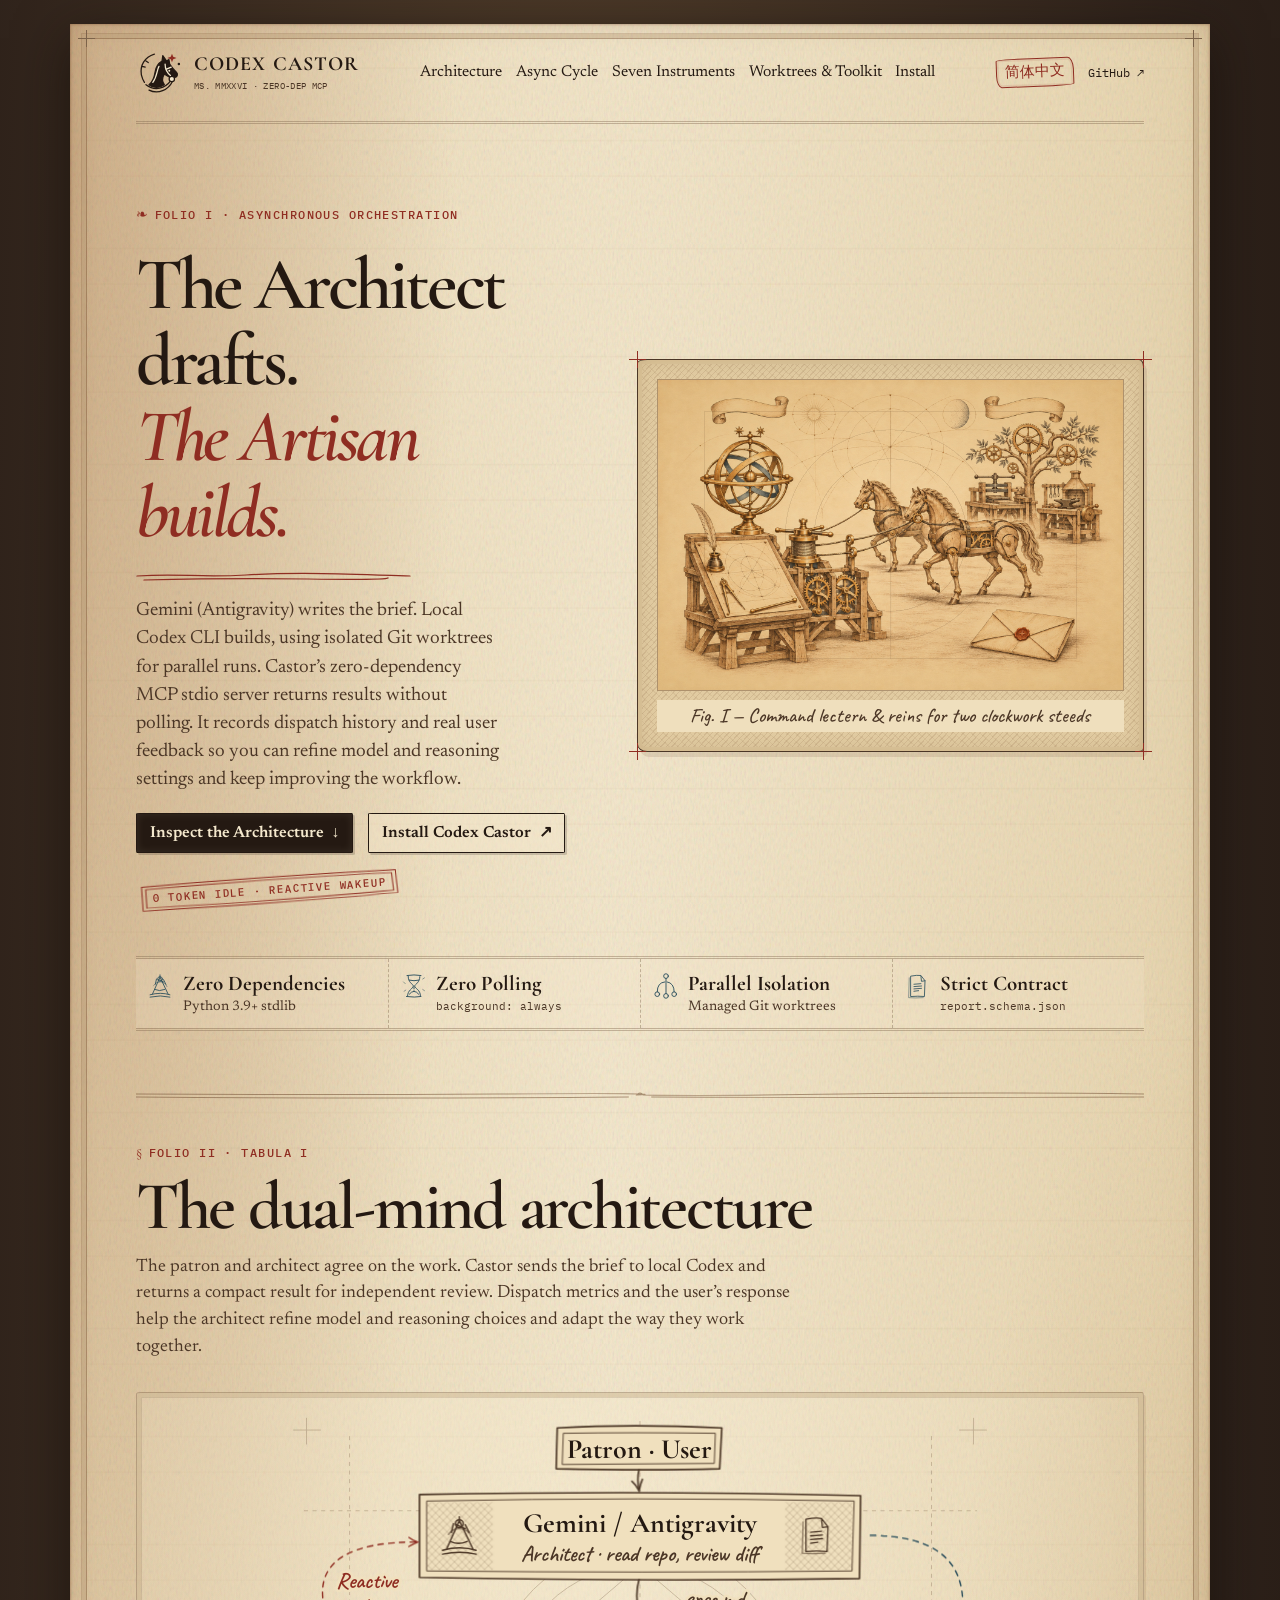
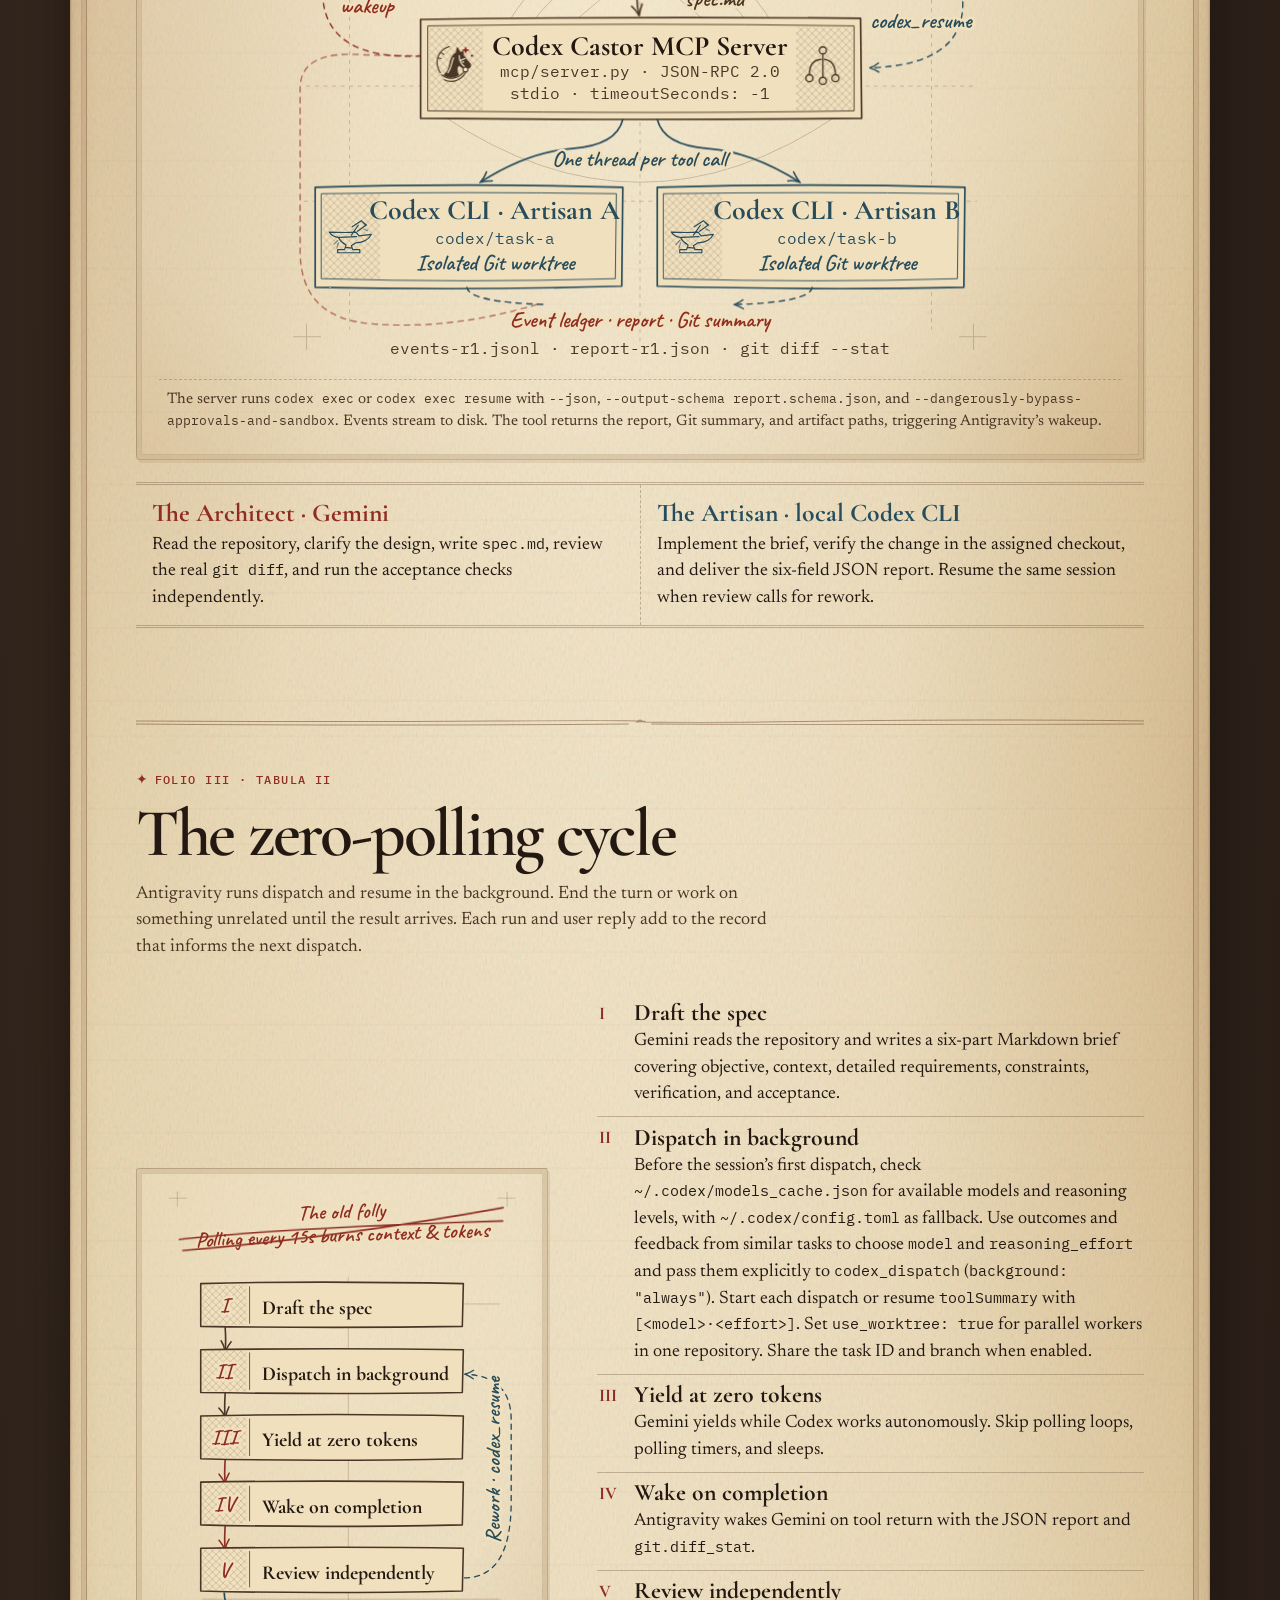
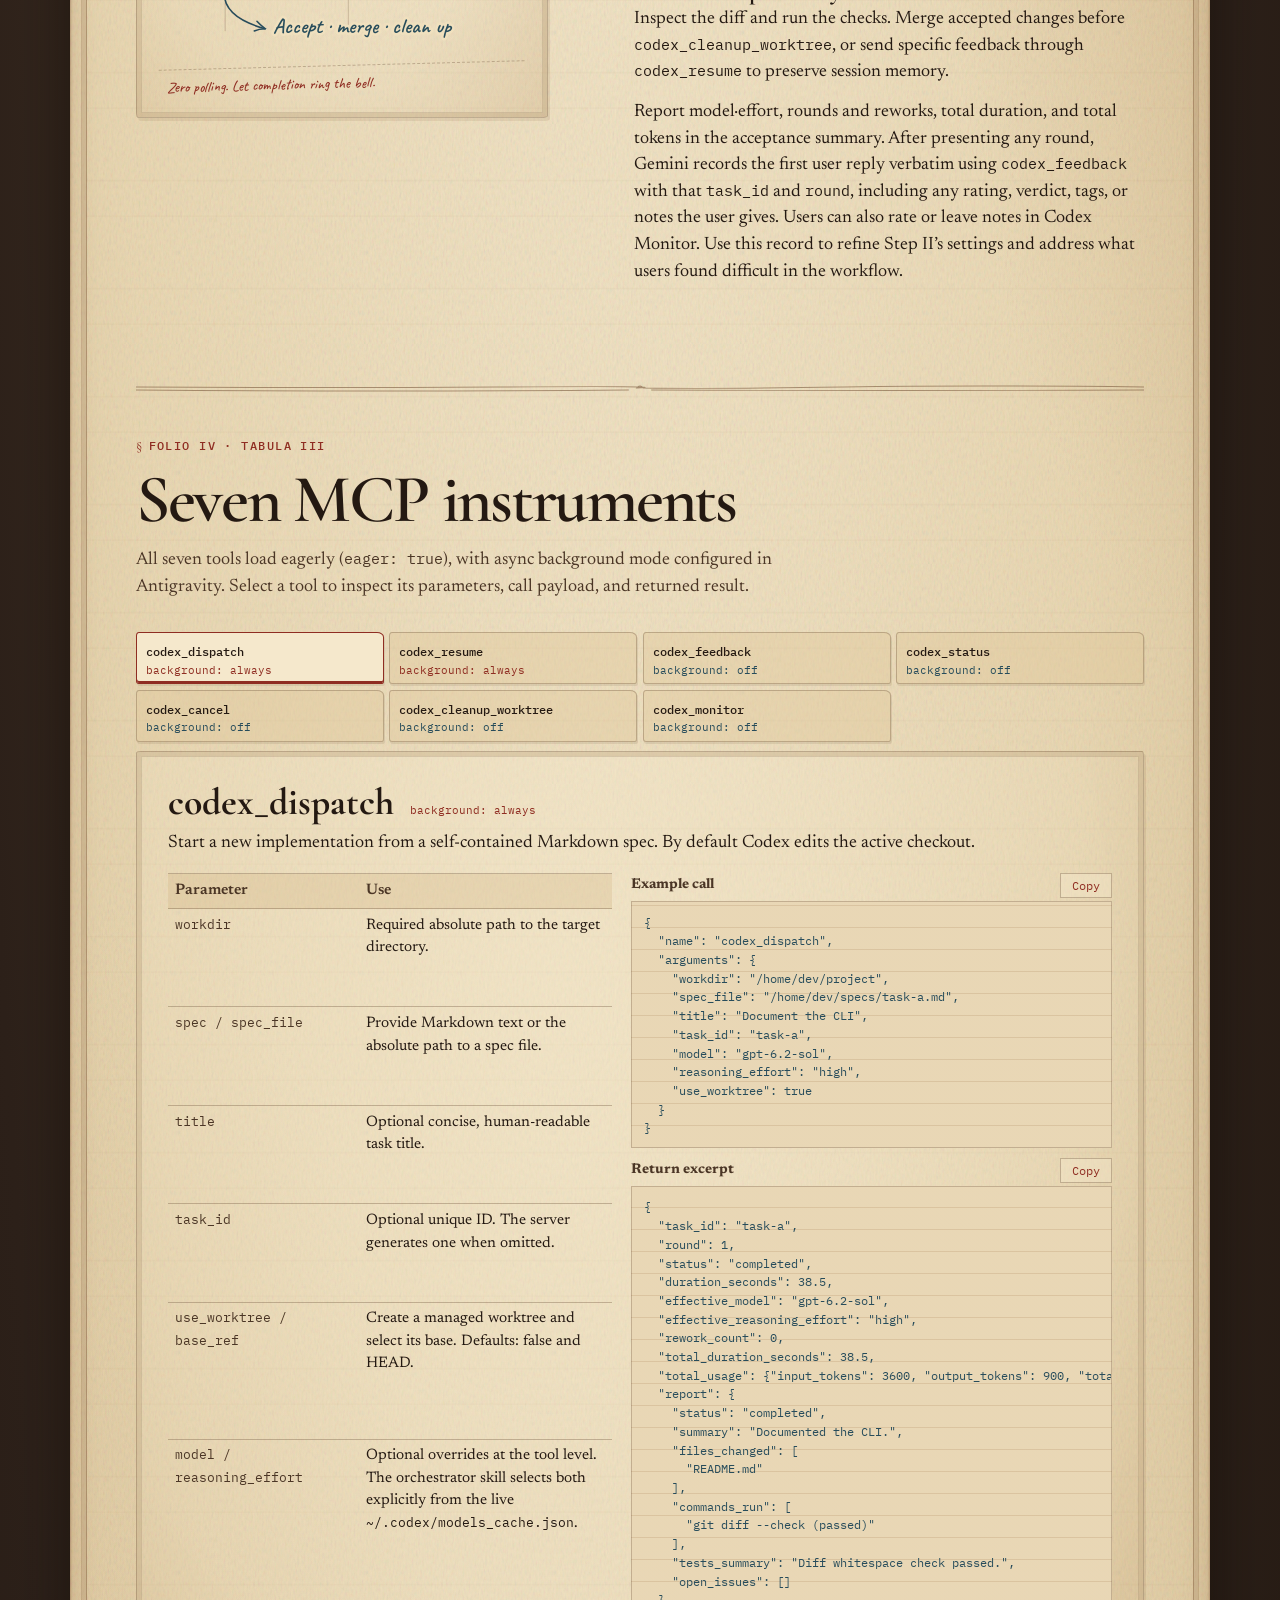
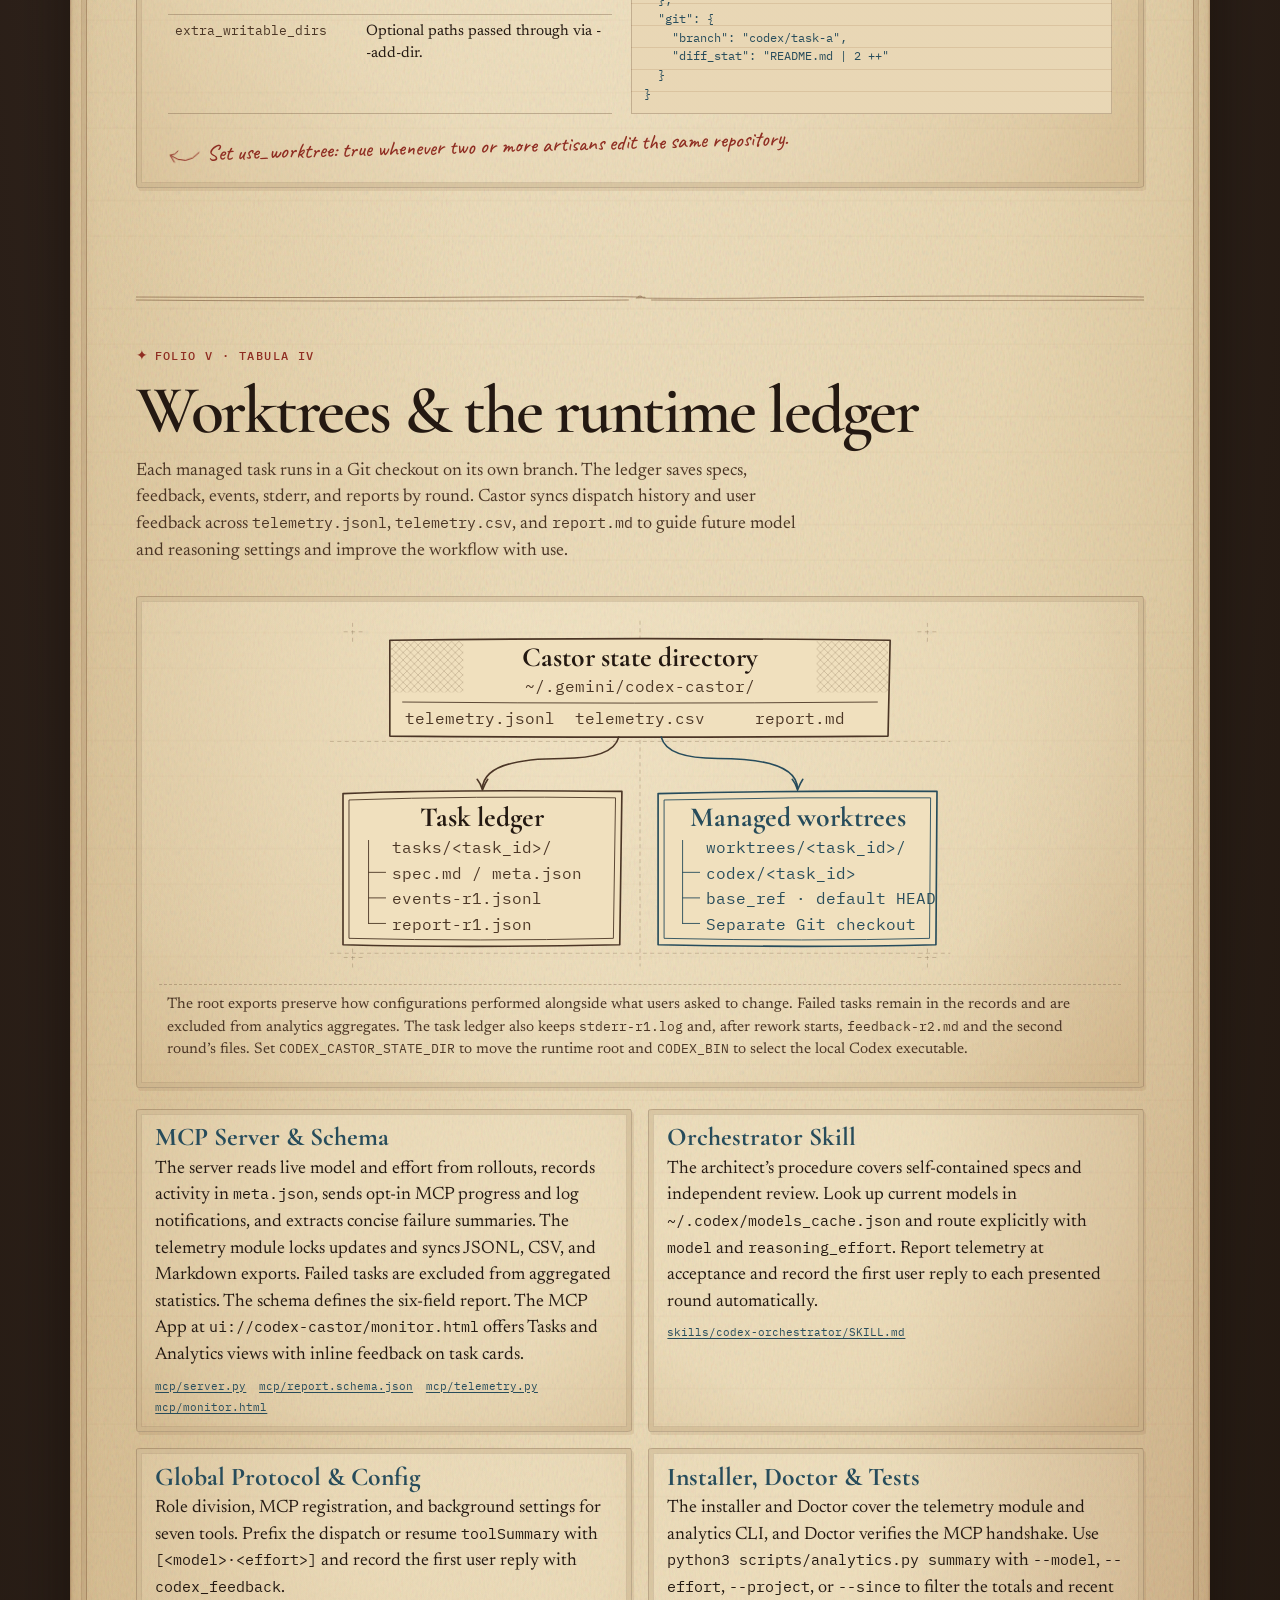
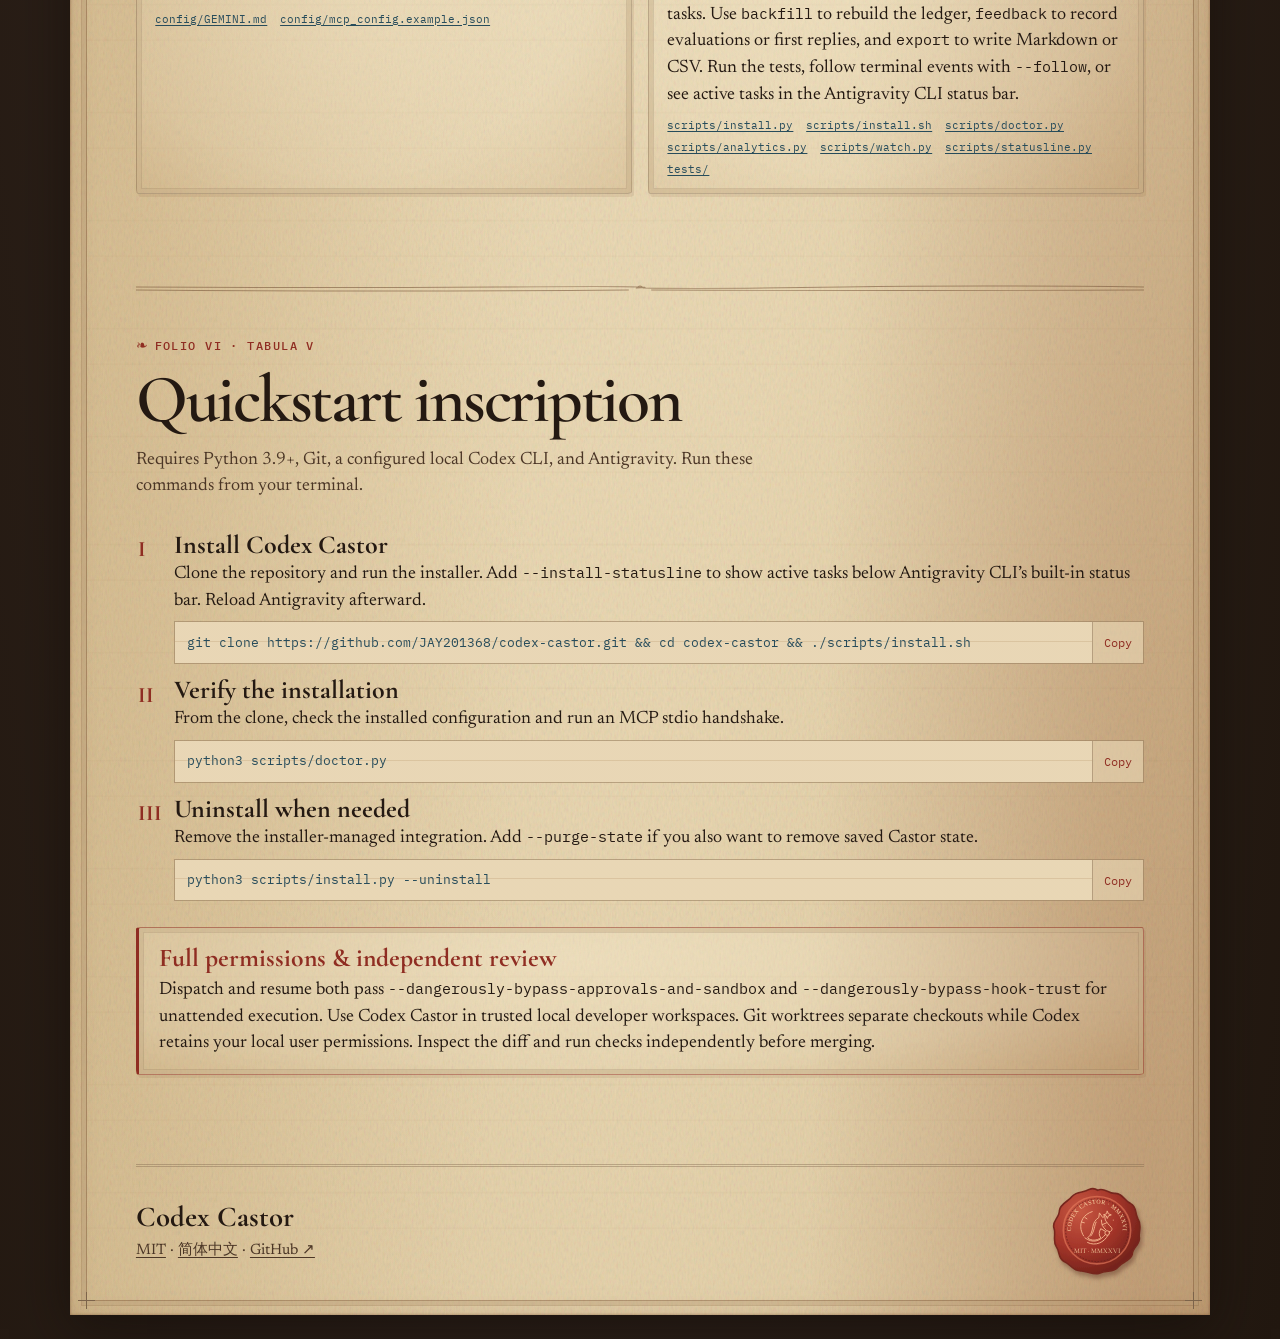
==== commit c8e4c7cb: "Update showcase pages and READMEs for telemetry, feedback, and Monitor redesign" ====
--- a/docs/index.html
+++ b/docs/index.html
@@ -95,7 +95,7 @@
       <nav class="folio-nav" aria-label="Manuscript folios">
         <a href="#architecture">Architecture</a>
         <a href="#async-cycle">Async Cycle</a>
-        <a href="#instruments">Six Instruments</a>
+        <a href="#instruments">Seven Instruments</a>
         <a href="#worktrees">Worktrees &amp; Toolkit</a>
         <a href="#install">Install</a>
       </nav>
@@ -113,7 +113,7 @@
           <svg class="pen-rule" viewBox="0 0 276 13" preserveAspectRatio="none" aria-hidden="true">
             <path d="M1 6C48 3 60 8 110 5S215 4 274 6M8 10Q94 8 172 9T252 8" fill="none" stroke="currentColor" stroke-width="1.25" stroke-linecap="round" filter="url(#ink-roughen)"/>
           </svg>
-          <p class="thesis">Gemini (Antigravity) writes the brief. Local Codex CLI builds in isolated Git worktrees. A zero-dependency MCP stdio server returns the work for review without a single poll.</p>
+          <p class="thesis">Gemini (Antigravity) writes the brief. Local Codex CLI builds, using isolated Git worktrees for parallel runs. Castor’s zero-dependency MCP stdio server returns results without polling. It records dispatch history and real user feedback so you can refine model and reasoning settings and keep improving the workflow.</p>
           <div class="hero-actions">
             <a class="ink-button" href="#architecture">Inspect the Architecture <span aria-hidden="true">↓</span></a>
             <a class="ink-button light" href="#install">Install Codex Castor <span aria-hidden="true">↗</span></a>
@@ -143,7 +143,7 @@
         <header class="folio-heading">
           <p class="rubric"><span aria-hidden="true">§</span>Folio II · Tabula I</p>
           <h2 id="architecture-heading">The dual-mind architecture</h2>
-          <p>The patron and architect agree on the work. Castor carries the brief into the local workshop and returns a compact result for independent review.</p>
+          <p>The patron and architect agree on the work. Castor sends the brief to local Codex and returns a compact result for independent review. Dispatch metrics and the user’s response help the architect refine model and reasoning choices and adapt the way they work together.</p>
         </header>
         <figure class="plate-frame">
           <svg class="schematic architecture-drawing" viewBox="0 0 660 524" role="img" aria-labelledby="arch-svg-title arch-svg-desc">
@@ -219,7 +219,7 @@
         <header class="folio-heading">
           <p class="rubric"><span aria-hidden="true">✦</span>Folio III · Tabula II</p>
           <h2 id="cycle-heading">The zero-polling cycle</h2>
-          <p>Antigravity runs dispatch and resume in the background. End the turn after dispatch, or work on something unrelated until the result arrives.</p>
+          <p>Antigravity runs dispatch and resume in the background. End the turn or work on something unrelated until the result arrives. Each run and user reply add to the record that informs the next dispatch.</p>
         </header>
         <div class="cycle-layout">
           <figure class="plate-frame">
@@ -261,10 +261,10 @@
           </figure>
           <ol class="cycle-steps">
             <li><h3>Draft the spec</h3><p>Gemini reads the repository and writes a six-part Markdown brief covering objective, context, detailed requirements, constraints, verification, and acceptance.</p></li>
-            <li><h3>Dispatch in background</h3><p>Call <code>codex_dispatch</code> with <code>background: "always"</code>. Set <code>use_worktree: true</code> to create a managed checkout, and share the task ID and branch.</p></li>
+            <li><h3>Dispatch in background</h3><p>Before the session’s first dispatch, check <code>~/.codex/models_cache.json</code> for available models and reasoning levels, with <code>~/.codex/config.toml</code> as fallback. Use outcomes and feedback from similar tasks to choose <code>model</code> and <code>reasoning_effort</code> and pass them explicitly to <code>codex_dispatch</code> (<code>background: "always"</code>). Start each dispatch or resume <code>toolSummary</code> with <code>[&lt;model&gt;·&lt;effort&gt;]</code>. Set <code>use_worktree: true</code> for parallel workers in one repository. Share the task ID and branch when enabled.</p></li>
             <li><h3>Yield at zero tokens</h3><p>Gemini yields while Codex works autonomously. Skip polling loops, polling timers, and sleeps.</p></li>
             <li><h3>Wake on completion</h3><p>Antigravity wakes Gemini on tool return with the JSON report and <code>git.diff_stat</code>.</p></li>
-            <li><h3>Review independently</h3><p>Inspect the diff and run the checks. Merge accepted changes before <code>codex_cleanup_worktree</code>, or send specific feedback through <code>codex_resume</code> to preserve session memory.</p></li>
+            <li><h3>Review independently</h3><p>Inspect the diff and run the checks. Merge accepted changes before <code>codex_cleanup_worktree</code>, or send specific feedback through <code>codex_resume</code> to preserve session memory.</p><p>Report model·effort, rounds and reworks, total duration, and total tokens in the acceptance summary. After presenting any round, Gemini records the first user reply verbatim using <code>codex_feedback</code> with that <code>task_id</code> and <code>round</code>, including any rating, verdict, tags, or notes the user gives. Users can also rate or leave notes in Codex Monitor. Use this record to refine Step II’s settings and address what users found difficult in the workflow.</p></li>
           </ol>
         </div>
       </section>
@@ -272,16 +272,17 @@
       <section class="folio" id="instruments" aria-labelledby="instruments-heading">
         <header class="folio-heading">
           <p class="rubric"><span aria-hidden="true">§</span>Folio IV · Tabula III</p>
-          <h2 id="instruments-heading">Six MCP instruments</h2>
-          <p>All six tools load eagerly (<code>eager: true</code>), with async background mode configured in Antigravity. Select a tool to inspect its parameters, call payload, and returned result.</p>
+          <h2 id="instruments-heading">Seven MCP instruments</h2>
+          <p>All seven tools load eagerly (<code>eager: true</code>), with async background mode configured in Antigravity. Select a tool to inspect its parameters, call payload, and returned result.</p>
         </header>
         <div data-instrument-ledger>
           <div class="tab-index" data-instrument-index aria-label="Choose an MCP instrument">
             <a id="tab-dispatch" href="#tool-dispatch"><code>codex_dispatch</code><span class="mode always">background: always</span></a>
             <a id="tab-resume" href="#tool-resume"><code>codex_resume</code><span class="mode always">background: always</span></a>
+            <a id="tab-feedback" href="#tool-feedback"><code>codex_feedback</code><span class="mode off">background: off</span></a>
             <a id="tab-status" href="#tool-status"><code>codex_status</code><span class="mode off">background: off</span></a>
             <a id="tab-cancel" href="#tool-cancel"><code>codex_cancel</code><span class="mode off">background: off</span></a>
-            <a id="tab-cleanup_worktree" href="#tool-cleanup_worktree"><code>codex_cleanup_worktree</code><span class="mode off">background: off</span></a>
+            <a id="tab-cleanup_worktree" href="#tool-cleanup_worktree"><code>codex_cleanup_<wbr>worktree</code><span class="mode off">background: off</span></a>
             <a id="tab-monitor" href="#tool-monitor"><code>codex_monitor</code><span class="mode off">background: off</span></a>
           </div>
           <article class="ledger-panel" id="tool-dispatch">
@@ -293,9 +294,10 @@
                 <tbody>
                   <tr><th scope="row"><code>workdir</code></th><td>Required absolute path to the target directory.</td></tr>
                   <tr><th scope="row"><code>spec / spec_file</code></th><td>Provide Markdown text or the absolute path to a spec file.</td></tr>
+                  <tr><th scope="row"><code>title</code></th><td>Optional concise, human-readable task title.</td></tr>
                   <tr><th scope="row"><code>task_id</code></th><td>Optional unique ID. The server generates one when omitted.</td></tr>
                   <tr><th scope="row"><code>use_worktree / base_ref</code></th><td>Create a managed worktree and select its base. Defaults: false and HEAD.</td></tr>
-                  <tr><th scope="row"><code>model / reasoning_effort</code></th><td>Optional Codex model and reasoning overrides.</td></tr>
+                  <tr><th scope="row"><code>model / reasoning_effort</code></th><td>Optional overrides at the tool level. The orchestrator skill selects both explicitly from the live <code>~/.codex/models_cache.json</code>.</td></tr>
                   <tr><th scope="row"><code>extra_writable_dirs</code></th><td>Optional paths passed through via --add-dir.</td></tr>
                 </tbody>
               </table>
@@ -307,7 +309,10 @@
   "arguments": {
     "workdir": "/home/dev/project",
     "spec_file": "/home/dev/specs/task-a.md",
+    "title": "Document the CLI",
     "task_id": "task-a",
+    "model": "gpt-6.2-sol",
+    "reasoning_effort": "high",
     "use_worktree": true
   }
 }</code></pre></div>
@@ -317,6 +322,12 @@
   "task_id": "task-a",
   "round": 1,
   "status": "completed",
+  "duration_seconds": 38.5,
+  "effective_model": "gpt-6.2-sol",
+  "effective_reasoning_effort": "high",
+  "rework_count": 0,
+  "total_duration_seconds": 38.5,
+  "total_usage": {"input_tokens": 3600, "output_tokens": 900, "total_tokens": 4500},
   "report": {
     "status": "completed",
     "summary": "Documented the CLI.",
@@ -367,6 +378,11 @@
   "task_id": "task-a",
   "round": 2,
   "status": "completed",
+  "duration_seconds": 20.2,
+  "usage": {"input_tokens": 2400, "output_tokens": 600},
+  "rework_count": 1,
+  "total_duration_seconds": 58.7,
+  "total_usage": {"input_tokens": 6000, "output_tokens": 1500, "total_tokens": 7500},
   "git": {
     "branch": "codex/task-a",
     "diff_stat": "README.md | 3 +++"
@@ -375,6 +391,71 @@
               </div>
             </div>
             <p class="hand-note"><svg viewBox="0 0 32 16" aria-hidden="true"><path d="M31 4Q18 18 2 6q5 0 8-4M2 6l4 7" fill="none" stroke="currentColor" stroke-linecap="round" filter="url(#ink-roughen)"/></svg>Cite the file and line, include failing output, and say what should happen.</p>
+          </article>
+          <article class="ledger-panel" id="tool-feedback">
+            <header class="instrument-title"><h3>codex_feedback</h3><span class="mode off">background: off</span></header>
+            <p>Record or update a user or reviewer’s rating, verdict, tags, or notes, or save the user’s verbatim first reply after a round. These reactions stay with the task and help you refine model and effort settings and improve the day-to-day workflow. Available to the model and Codex Monitor. Updates <code>meta.json</code> and syncs <code>telemetry.jsonl</code>, <code>telemetry.csv</code>, and <code>report.md</code>.</p>
+            <div class="ledger-content">
+              <table class="parameters">
+                <thead><tr><th scope="col">Parameter</th><th scope="col">Use</th></tr></thead>
+                <tbody>
+                  <tr><th scope="row"><code>task_id</code></th><td>Required task ID.</td></tr>
+                  <tr><th scope="row"><code>rating</code></th><td>Optional integer from 1 to 5.</td></tr>
+                  <tr><th scope="row"><code>verdict</code></th><td>Optional. Choose <code>accepted</code>, <code>rework</code>, <code>partial</code>, <code>rejected</code>, <code>abandoned</code>.</td></tr>
+                  <tr><th scope="row"><code>tags</code></th><td>Optional array of strings.</td></tr>
+                  <tr><th scope="row"><code>notes</code></th><td>Optional freeform review notes.</td></tr>
+                  <tr><th scope="row"><code>user_first_prompt</code></th><td>Optional verbatim first user reply after a round finishes.</td></tr>
+                  <tr><th scope="row"><code>round</code></th><td>Optional positive integer. Defaults to the current round.</td></tr>
+                </tbody>
+              </table>
+              <div>
+                <div class="sample" data-copy-block>
+                  <div class="sample-heading"><strong id="sample-title-feedback-call">Example call</strong><button type="button" class="copy-button" aria-describedby="sample-title-feedback-call" data-copy-command data-copied-label="Copied ✓" data-manual-label="Selected · copy it manually" hidden>Copy</button></div>
+                  <pre><code>{
+  "name": "codex_feedback",
+  "arguments": {
+    "task_id": "task-a",
+    "round": 2,
+    "rating": 5,
+    "verdict": "accepted",
+    "tags": [
+      "docs"
+    ],
+    "notes": "The config path is clear now.",
+    "user_first_prompt": "Looks good, 5/5. The config path is clear now."
+  }
+}</code></pre></div>
+                <div class="sample" data-copy-block>
+                  <div class="sample-heading"><strong id="sample-title-feedback-return">Return excerpt</strong><button type="button" class="copy-button" aria-describedby="sample-title-feedback-return" data-copy-command data-copied-label="Copied ✓" data-manual-label="Selected · copy it manually" hidden>Copy</button></div>
+                  <pre><code>{
+  "task_id": "task-a",
+  "feedback": {
+    "rating": 5,
+    "verdict": "accepted",
+    "tags": [
+      "docs"
+    ],
+    "notes": "The config path is clear now.",
+    "updated_at": "2026-11-27T08:22:09Z",
+    "user_first_prompts": [
+      {
+        "round": 2,
+        "prompt": "Looks good, 5/5. The config path is clear now.",
+        "recorded_at": "2026-11-27T08:22:09Z"
+      }
+    ]
+  },
+  "rework_count": 1,
+  "total_duration_seconds": 58.7,
+  "total_usage": {
+    "input_tokens": 6000,
+    "output_tokens": 1500,
+    "total_tokens": 7500
+  }
+}</code></pre></div>
+              </div>
+            </div>
+            <p class="hand-note"><svg viewBox="0 0 32 16" aria-hidden="true"><path d="M31 4Q18 18 2 6q5 0 8-4M2 6l4 7" fill="none" stroke="currentColor" stroke-linecap="round" filter="url(#ink-roughen)"/></svg>Gemini automatically saves the first reply after presenting a round. Rate or annotate the task in Codex Monitor to add context for future dispatches.</p>
           </article>
           <article class="ledger-panel" id="tool-status">
             <header class="instrument-title"><h3>codex_status</h3><span class="mode off">background: off</span></header>
@@ -474,13 +555,16 @@
           </article>
           <article class="ledger-panel" id="tool-monitor">
             <header class="instrument-title"><h3>codex_monitor</h3><span class="mode off">background: off</span></header>
-            <p>Open a side panel or full-page view in Antigravity App, or get a snapshot of running and recent tasks with their effective model, reasoning effort, elapsed time, and recent activity. For each setting, the live rollout’s <code>turn_context</code> takes precedence, followed by an explicit <code>codex_dispatch</code> or <code>codex_resume</code> override, the previous round, then project and user <code>.codex/config.toml</code> defaults. The monitor flags settings that differ from the configured defaults.</p>
+            <p>Open Codex Monitor in the Antigravity App side panel or full-page view, or read the structured snapshot. <strong>Tasks</strong> has a live section and collapsible <strong>By Project</strong> groups for settled tasks, newest first by finish time. Cards show effective model and effort pills and show concise failure reasons when available. The server stores extracted reasons in <code>error_summary</code> and surfaces them in <code>latest_activity</code>. Open the session detail sheet for configuration, runtime, prompt history, and activity, with expanded prompt and stream views. Cancel live tasks or enter a rating, verdict, and notes inline.</p>
+            <p><strong>Analytics</strong> shows overall KPIs and a Model × Reasoning Effort matrix. Use outcomes and ratings from past dispatches to compare settings for real work and choose a configuration for the next task. The KPIs and matrix exclude failed tasks.</p>
+            <p>For each setting, the server checks the current rollout’s <code>turn_context</code>, an explicit dispatch or resume override, the previous round, project <code>.codex/config.toml</code>, then user <code>~/.codex/config.toml</code> (or <code>$CODEX_HOME/config.toml</code>).</p>
             <div class="ledger-content">
               <table class="parameters">
                 <thead><tr><th scope="col">Parameter</th><th scope="col">Use</th></tr></thead>
                 <tbody>
                   <tr><th scope="row"><code>task_id</code></th><td>Optional ID of the task to select.</td></tr>
                   <tr><th scope="row"><code>limit</code></th><td>Optional cap on the number of tasks listed. Use a non-negative integer. Default is 20.</td></tr>
+                  <tr><th scope="row"><code>include_detail</code></th><td>Optional boolean, default <code>false</code>. With <code>task_id</code>, <code>true</code> returns <code>task_detail</code> with prompt history and the activity stream across rounds, trimmed to fit the response size budget.</td></tr>
                 </tbody>
               </table>
               <div>
@@ -492,29 +576,47 @@
   "method": "tools/call",
   "params": {
     "name": "codex_monitor",
-    "arguments": {"task_id": "task-a", "limit": 5}
+    "arguments": {"task_id": "task-a", "limit": 5, "include_detail": true}
   }
 }</code></pre></div>
                 <div class="sample" data-copy-block>
                   <div class="sample-heading"><strong id="sample-title-12">Return excerpt</strong><button type="button" class="copy-button" aria-describedby="sample-title-12" data-copy-command data-copied-label="Copied ✓" data-manual-label="Selected · copy it manually" hidden>Copy</button></div>
                   <pre><code>{
   "structuredContent": {
-    "active_count": 1,
+    "active_count": 0,
     "selected_task": {
       "task_id": "task-a",
-      "status": "running",
+      "status": "completed",
       "effective_model": "gpt-6.2-sol",
       "effective_reasoning_effort": "high",
-      "model_source": "runtime_rollout",
-      "config_reasoning_effort": "xhigh",
-      "elapsed_seconds": 42.3,
-      "current_activity": "▶ python3 -m unittest"
-    }
+      "elapsed_seconds": 20.2,
+      "latest_activity": {
+        "kind": "report",
+        "text": "Documented the CLI and config path."
+      }
+    },
+    "task_detail": {
+      "task_id": "task-a"
+    },
+    "analytics": {
+      "overall": {
+        "task_count": 1,
+        "total_tokens": 7500
+      },
+      "by_model_effort": [
+        {
+          "model": "gpt-6.2-sol",
+          "reasoning_effort": "high",
+          "task_count": 1
+        }
+      ]
+    },
+    "telemetry_dir": "~/.gemini/codex-castor"
   }
 }</code></pre></div>
               </div>
             </div>
-            <p class="hand-note"><svg viewBox="0 0 32 16" aria-hidden="true"><path d="M31 4Q18 18 2 6q5 0 8-4M2 6l4 7" fill="none" stroke="currentColor" stroke-linecap="round" filter="url(#ink-roughen)"/></svg>Opens the live side-panel monitor in Antigravity App. While tasks are active, it refreshes every 2s via tools/call at zero LLM tokens. When idle, it refreshes every 8s.</p>
+            <p class="hand-note"><svg viewBox="0 0 32 16" aria-hidden="true"><path d="M31 4Q18 18 2 6q5 0 8-4M2 6l4 7" fill="none" stroke="currentColor" stroke-linecap="round" filter="url(#ink-roughen)"/></svg>Codex Monitor refreshes via <code>tools/call</code> every 1s when any task is active or the selected task is live, and every 8s when idle, at zero LLM tokens.</p>
           </article>
         </div>
       </section>
@@ -523,49 +625,55 @@
         <header class="folio-heading">
           <p class="rubric"><span aria-hidden="true">✦</span>Folio V · Tabula IV</p>
           <h2 id="worktrees-heading">Worktrees &amp; the runtime ledger</h2>
-          <p>Each managed task gets a Git checkout on its own branch. The task ledger stores specs, feedback, process events, stderr, and reports by round.</p>
+          <p>Each managed task runs in a Git checkout on its own branch. The ledger saves specs, feedback, events, stderr, and reports by round. Castor syncs dispatch history and user feedback across <code>telemetry.jsonl</code>, <code>telemetry.csv</code>, and <code>report.md</code> to guide future model and reasoning settings and improve the workflow with use.</p>
         </header>
         <figure class="plate-frame">
-          <svg class="schematic vault-drawing" viewBox="0 0 620 289" role="img" aria-labelledby="vault-svg-title vault-svg-desc">
+          <svg class="schematic vault-drawing" viewBox="0 0 620 343" role="img" aria-labelledby="vault-svg-title vault-svg-desc">
             <title id="vault-svg-title">Task records and managed Git worktrees</title>
-            <desc id="vault-svg-desc">The Castor state directory holds a tasks directory for specs, metadata, events, logs, reports, and feedback and a worktrees directory for checkouts on codex slash task ID branches.</desc>
-            <path class="guide" d="M310 2v270M19 75h582M19 260h582m-569-248h17m-9-8v17m531-9h17m-8-8v17m-548 243h17m-9-8v17m531-9h17m-8-8v17" stroke-dasharray="3 4"/>
+            <desc id="vault-svg-desc">The Castor state directory contains telemetry.jsonl, telemetry.csv, and report.md directly at its root. Under tasks, each task keeps its specs, metadata, events, logs, reports, and feedback. Under worktrees, each checkout uses a codex slash task ID branch.</desc>
+            <path class="guide" d="M310 2v324M19 115h582M19 314h582m-569-302h17m-9-8v17m531-9h17m-8-8v17m-548 297h17m-9-8v17m531-9h17m-8-8v17" stroke-dasharray="3 4"/>
             <g filter="url(#ink-roughen)">
-              <path class="pen paper-fill" d="M121 20q197-3 378 0l-2 50q-181 2-376 0z"/>
-              <path class="hatching" d="M122 21h60v48h-60zm315 0h60v48h-60z"/>
-              <path class="pen" marker-end="url(#arrow-ink)" d="M290 71q-5 20-53 20-75 0-75 29"/>
-              <path class="blue" marker-end="url(#arrow-blue)" d="M330 71q5 20 53 20 75 0 75 29"/>
-              <path class="pen paper-fill" d="M31 124q98-4 262-2l-2 130q-149 3-260 0z"/>
-              <path class="blue paper-fill" d="M327 124q125-3 262-2l-1 130q-121 3-261 0z"/>
-              <path class="pen fine" d="M37 130q114-4 250-2l-2 118q-126 3-248 0z"/>
-              <path class="blue fine" d="M333 130q124-3 250-2l-1 118q-116 3-249 0z"/>
-              <path class="pen fine" d="M55 167v69m0-46h16m-16 21h16m-16 25h16"/>
-              <path class="blue fine" d="M350 167v69m0-46h16m-16 21h16m-16 25h16"/>
+              <path class="pen paper-fill" d="M75 20q245-3 470 0l-2 90q-225 2-468 0z"/>
+              <path class="hatching" d="M76 21h68v48H76zm400 0h67v48h-67z"/>
+              <path class="pen fine" d="M87 78q213 2 446 0"/>
+              <g transform="translate(0 40)">
+                <path class="pen" marker-end="url(#arrow-ink)" d="M290 71q-5 20-53 20-75 0-75 29"/>
+                <path class="blue" marker-end="url(#arrow-blue)" d="M330 71q5 20 53 20 75 0 75 29"/>
+                <path class="pen paper-fill" d="M31 124q98-4 262-2l-2 144q-149 3-260 0z"/>
+                <path class="blue paper-fill" d="M327 124q125-3 262-2l-1 144q-121 3-261 0z"/>
+                <path class="pen fine" d="M37 130q114-4 250-2l-2 132q-126 3-248 0z"/>
+                <path class="blue fine" d="M333 130q124-3 250-2l-1 132q-116 3-249 0z"/>
+                <path class="pen fine" d="M55 168v78m0-48h16m-16 24h16m-16 24h16"/>
+                <path class="blue fine" d="M350 168v78m0-48h16m-16 24h16m-16 24h16"/>
+              </g>
             </g>
             <g text-anchor="middle">
-              <text class="label" x="310" y="46">Castor state directory</text>
-              <text class="type" x="310" y="63">~/.gemini/codex-castor/</text>
-              <text class="label" x="162" y="154">Task ledger</text>
-              <text class="label blue-text" x="458" y="154">Managed worktrees</text>
+              <text class="label" x="310" y="44">Castor state directory</text>
+              <text class="type" x="310" y="69">~/.gemini/codex-castor/</text>
+              <text class="type" x="160" y="99">telemetry.jsonl</text>
+              <text class="type" x="310" y="99">telemetry.csv</text>
+              <text class="type" x="460" y="99">report.md</text>
+              <text class="label" x="162" y="194">Task ledger</text>
+              <text class="label blue-text" x="458" y="194">Managed worktrees</text>
             </g>
             <g class="type">
-              <text x="77" y="178">tasks/&lt;task_id&gt;/</text>
-              <text x="77" y="196">spec.md / meta.json</text>
-              <text x="77" y="217">events-r1.jsonl</text>
-              <text x="77" y="241">report-r1.json</text>
-              <text class="blue-text" x="372" y="178">worktrees/&lt;task_id&gt;/</text>
-              <text class="blue-text" x="372" y="196">codex/&lt;task_id&gt;</text>
-              <text class="blue-text" x="372" y="217">base_ref · default HEAD</text>
-              <text class="blue-text" x="372" y="241">Separate Git checkout</text>
+              <text x="77" y="220">tasks/&lt;task_id&gt;/</text>
+              <text x="77" y="244">spec.md / meta.json</text>
+              <text x="77" y="268">events-r1.jsonl</text>
+              <text x="77" y="292">report-r1.json</text>
+              <text class="blue-text" x="372" y="220">worktrees/&lt;task_id&gt;/</text>
+              <text class="blue-text" x="372" y="244">codex/&lt;task_id&gt;</text>
+              <text class="blue-text" x="372" y="268">base_ref · default HEAD</text>
+              <text class="blue-text" x="372" y="292">Separate Git checkout</text>
             </g>
           </svg>
-          <figcaption>The task ledger also keeps <code>stderr-r1.log</code> and, after rework starts, <code>feedback-r2.md</code> and the second round’s files. Set <code>CODEX_CASTOR_STATE_DIR</code> to move the runtime root. Set <code>CODEX_BIN</code> to select the local Codex executable.</figcaption>
+          <figcaption>The root exports preserve how configurations performed alongside what users asked to change. Failed tasks remain in the records and are excluded from analytics aggregates. The task ledger also keeps <code>stderr-r1.log</code> and, after rework starts, <code>feedback-r2.md</code> and the second round’s files. Set <code>CODEX_CASTOR_STATE_DIR</code> to move the runtime root and <code>CODEX_BIN</code> to select the local Codex executable.</figcaption>
         </figure>
         <div class="catalog">
-          <article><h3>MCP Server &amp; Schema</h3><p>The server reads live model and effort from rollouts, records activity in <code>meta.json</code>, and sends opt-in MCP progress and log notifications. The schema defines the six-field report. The MCP App at <code>ui://codex-castor/monitor.html</code> opens in Antigravity App.</p><div class="catalog-links"><a href="https://github.com/JAY201368/codex-castor/blob/main/mcp/server.py"><code>mcp/server.py</code></a> <a href="https://github.com/JAY201368/codex-castor/blob/main/mcp/report.schema.json"><code>mcp/report.schema.json</code></a> <a href="https://github.com/JAY201368/codex-castor/blob/main/mcp/monitor.html"><code>mcp/monitor.html</code></a></div></article>
-          <article><h3>Orchestrator Skill</h3><p>The architect’s procedure for writing a spec, delegating, and independently accepting work.</p><div class="catalog-links"><a href="https://github.com/JAY201368/codex-castor/blob/main/skills/codex-orchestrator/SKILL.md"><code>skills/codex-orchestrator/SKILL.md</code></a></div></article>
-          <article><h3>Global Protocol &amp; Config</h3><p>Role division, MCP registration, and background settings for Antigravity.</p><div class="catalog-links"><a href="https://github.com/JAY201368/codex-castor/blob/main/config/GEMINI.md"><code>config/GEMINI.md</code></a> <a href="https://github.com/JAY201368/codex-castor/blob/main/config/mcp_config.example.json"><code>config/mcp_config.example.json</code></a></div></article>
-          <article><h3>Installer, Doctor &amp; Tests</h3><p>Install Codex Castor, verify the MCP handshake, and run the tests. Open the live terminal dashboard, stream events with <code>--follow</code>, or see active tasks in the Antigravity CLI status bar.</p><div class="catalog-links"><a href="https://github.com/JAY201368/codex-castor/blob/main/scripts/install.py"><code>scripts/install.py</code></a> <a href="https://github.com/JAY201368/codex-castor/blob/main/scripts/install.sh"><code>scripts/install.sh</code></a> <a href="https://github.com/JAY201368/codex-castor/blob/main/scripts/doctor.py"><code>scripts/doctor.py</code></a> <a href="https://github.com/JAY201368/codex-castor/blob/main/scripts/watch.py"><code>scripts/watch.py</code></a> <a href="https://github.com/JAY201368/codex-castor/blob/main/scripts/statusline.py"><code>scripts/statusline.py</code></a> <a href="https://github.com/JAY201368/codex-castor/tree/main/tests/"><code>tests/</code></a></div></article>
+          <article><h3>MCP Server &amp; Schema</h3><p>The server reads live model and effort from rollouts, records activity in <code>meta.json</code>, sends opt-in MCP progress and log notifications, and extracts concise failure summaries. The telemetry module locks updates and syncs JSONL, CSV, and Markdown exports. Failed tasks are excluded from aggregated statistics. The schema defines the six-field report. The MCP App at <code>ui://codex-castor/monitor.html</code> offers Tasks and Analytics views with inline feedback on task cards.</p><div class="catalog-links"><a href="https://github.com/JAY201368/codex-castor/blob/main/mcp/server.py"><code>mcp/server.py</code></a> <a href="https://github.com/JAY201368/codex-castor/blob/main/mcp/report.schema.json"><code>mcp/report.schema.json</code></a> <a href="https://github.com/JAY201368/codex-castor/blob/main/mcp/telemetry.py"><code>mcp/telemetry.py</code></a> <a href="https://github.com/JAY201368/codex-castor/blob/main/mcp/monitor.html"><code>mcp/monitor.html</code></a></div></article>
+          <article><h3>Orchestrator Skill</h3><p>The architect’s procedure covers self-contained specs and independent review. Look up current models in <code>~/.codex/models_cache.json</code> and route explicitly with <code>model</code> and <code>reasoning_effort</code>. Report telemetry at acceptance and record the first user reply to each presented round automatically.</p><div class="catalog-links"><a href="https://github.com/JAY201368/codex-castor/blob/main/skills/codex-orchestrator/SKILL.md"><code>skills/codex-orchestrator/SKILL.md</code></a></div></article>
+          <article><h3>Global Protocol &amp; Config</h3><p>Role division, MCP registration, and background settings for seven tools. Prefix the dispatch or resume <code>toolSummary</code> with <code>[&lt;model&gt;·&lt;effort&gt;]</code> and record the first user reply with <code>codex_feedback</code>.</p><div class="catalog-links"><a href="https://github.com/JAY201368/codex-castor/blob/main/config/GEMINI.md"><code>config/GEMINI.md</code></a> <a href="https://github.com/JAY201368/codex-castor/blob/main/config/mcp_config.example.json"><code>config/mcp_config.example.json</code></a></div></article>
+          <article><h3>Installer, Doctor &amp; Tests</h3><p>The installer and Doctor cover the telemetry module and analytics CLI, and Doctor verifies the MCP handshake. Use <code>python3 scripts/analytics.py summary</code> with <code>--model</code>, <code>--effort</code>, <code>--project</code>, or <code>--since</code> to filter the totals and recent tasks. Use <code>backfill</code> to rebuild the ledger, <code>feedback</code> to record evaluations or first replies, and <code>export</code> to write Markdown or CSV. Run the tests, follow terminal events with <code>--follow</code>, or see active tasks in the Antigravity CLI status bar.</p><div class="catalog-links"><a href="https://github.com/JAY201368/codex-castor/blob/main/scripts/install.py"><code>scripts/install.py</code></a> <a href="https://github.com/JAY201368/codex-castor/blob/main/scripts/install.sh"><code>scripts/install.sh</code></a> <a href="https://github.com/JAY201368/codex-castor/blob/main/scripts/doctor.py"><code>scripts/doctor.py</code></a> <a href="https://github.com/JAY201368/codex-castor/blob/main/scripts/analytics.py"><code>scripts/analytics.py</code></a> <a href="https://github.com/JAY201368/codex-castor/blob/main/scripts/watch.py"><code>scripts/watch.py</code></a> <a href="https://github.com/JAY201368/codex-castor/blob/main/scripts/statusline.py"><code>scripts/statusline.py</code></a> <a href="https://github.com/JAY201368/codex-castor/tree/main/tests/"><code>tests/</code></a></div></article>
         </div>
       </section>
 
--- a/docs/style.css
+++ b/docs/style.css
@@ -235,9 +235,13 @@
 .cycle-steps li::before { position: absolute; left: .12rem; top: .56rem; content: counter(stages, upper-roman); color: var(--rubric); font: 700 1.12rem var(--display); }
 .cycle-steps h3 { margin-bottom: .16rem; font-size: 1.48rem; }
 
-.tab-index { display: flex; flex-wrap: wrap; gap: .35rem; margin-bottom: .6rem; }
+.tab-index {
+  display: grid; grid-template-columns: repeat(4, minmax(0, 1fr));
+  gap: .35rem; margin-bottom: .6rem;
+}
 .tab-index a {
-  flex: 1 0 auto; padding: .55rem .55rem .4rem; border: 1px solid var(--rule);
+  display: grid; align-content: space-between; gap: .18rem;
+  min-width: 0; padding: .55rem .55rem .4rem; border: 1px solid var(--rule);
   border-radius: 3px 7px 2px 3px / 4px 5px 3px 3px; background: #e1c99c6b;
   text-decoration: none; box-shadow: 1px 2px 0 #7c634a26;
 }
@@ -271,6 +275,7 @@
 }
 pre code { font: inherit; }
 .ledger-panel .hand-note { margin-top: .85rem; }
+.ledger-panel .hand-note:lang(en) { line-height: 1.35; }
 
 .vault-drawing { max-width: 660px; }
 .catalog { margin-top: 1.3rem; }
@@ -299,6 +304,9 @@
 @media (max-width: 1000px) {
   .masthead { grid-template-columns: 1fr auto; gap: .24rem 1rem; min-height: 0; padding-block: .8rem .52rem; }
   .folio-nav { grid-column: 1 / -1; grid-row: 2; justify-content: start; border-top: 1px dotted var(--rule); padding-top: .35rem; }
+}
+@media (max-width: 900px) {
+  .tab-index { grid-template-columns: repeat(2, minmax(0, 1fr)); }
 }
 @media (max-width: 768px) {
   .codex { padding-inline: clamp(23px, 5.6vw, 43px); margin: 10px; }
@@ -328,7 +336,7 @@
   .pillar small { font-size: .75rem; }
   .duties, .catalog { grid-template-columns: minmax(0, 1fr); }
   .duties article + article { border-left: 0; border-top: 1px dashed var(--rule); }
-  .tab-index a { flex-grow: 0; }
+  .tab-index a { padding-inline: .45rem; }
   .inscription { padding-left: 1.55rem; }
   .wax { width: 75px; }
 }
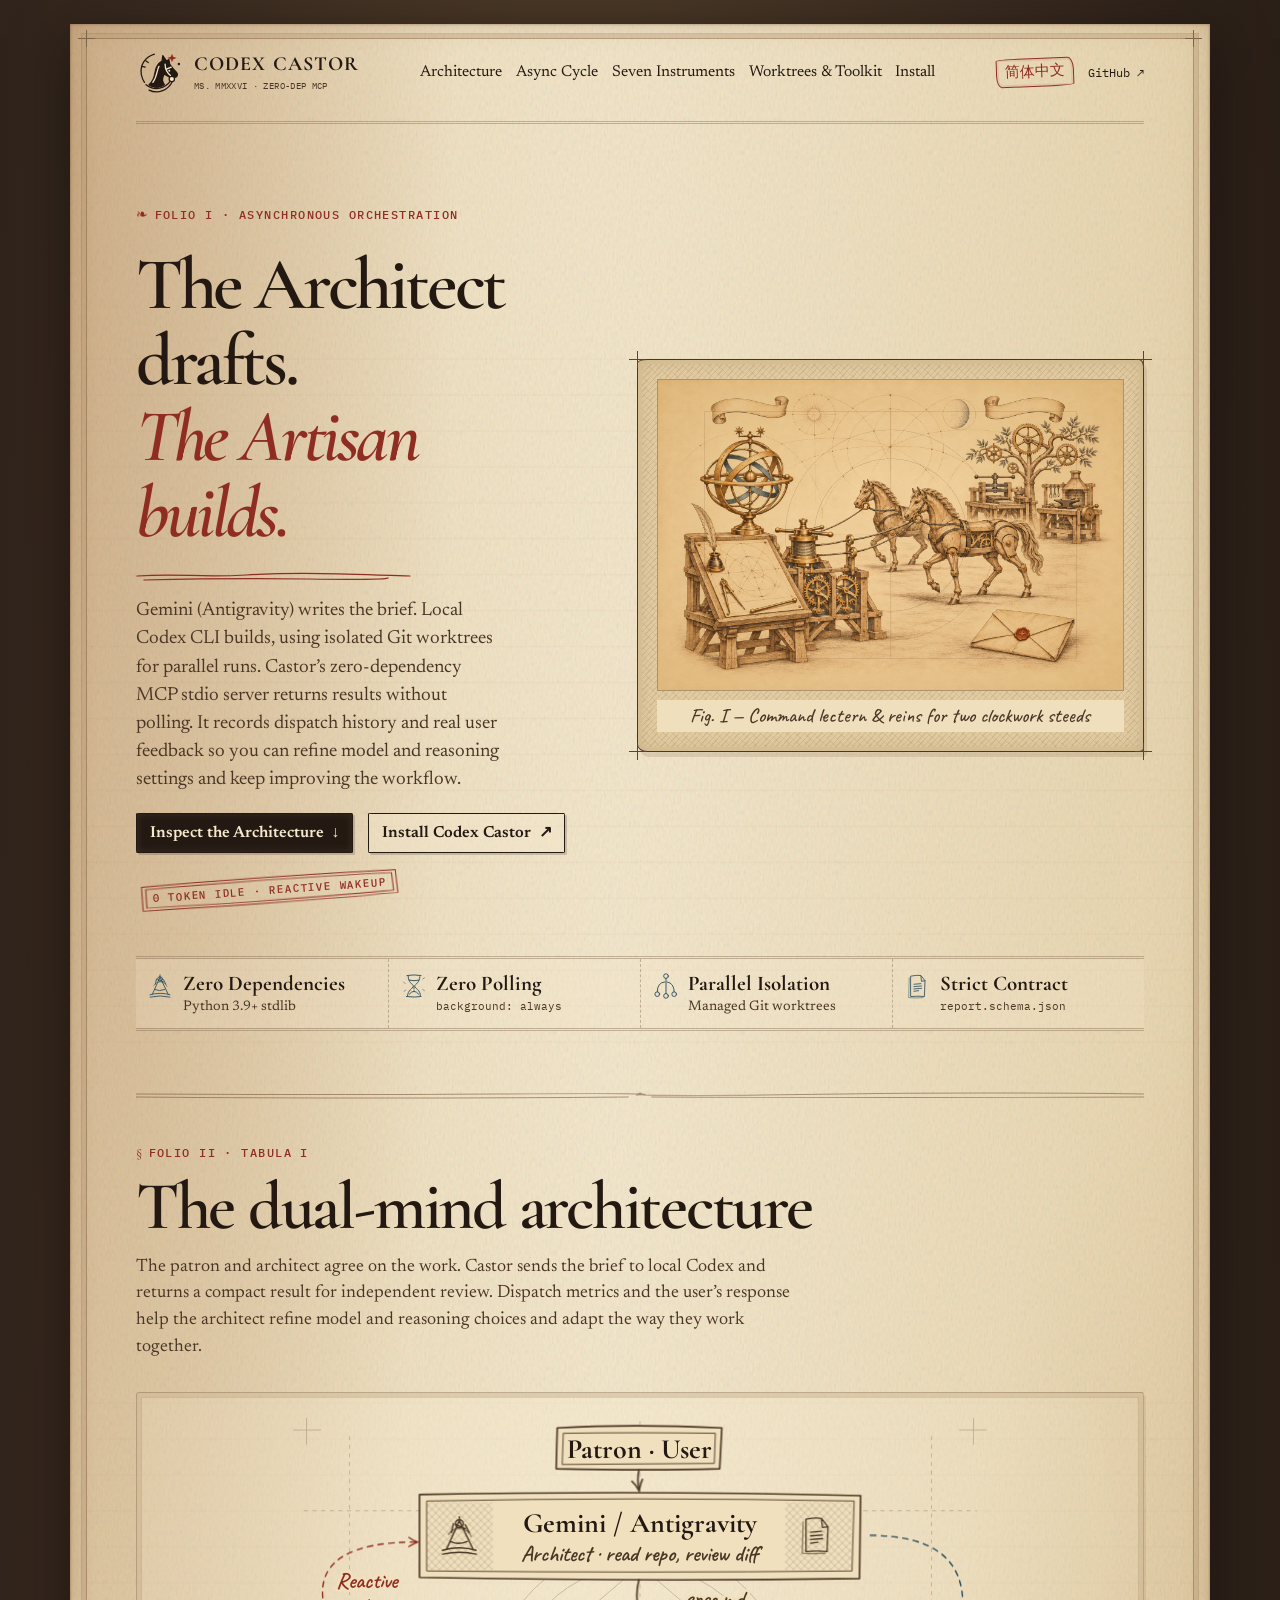
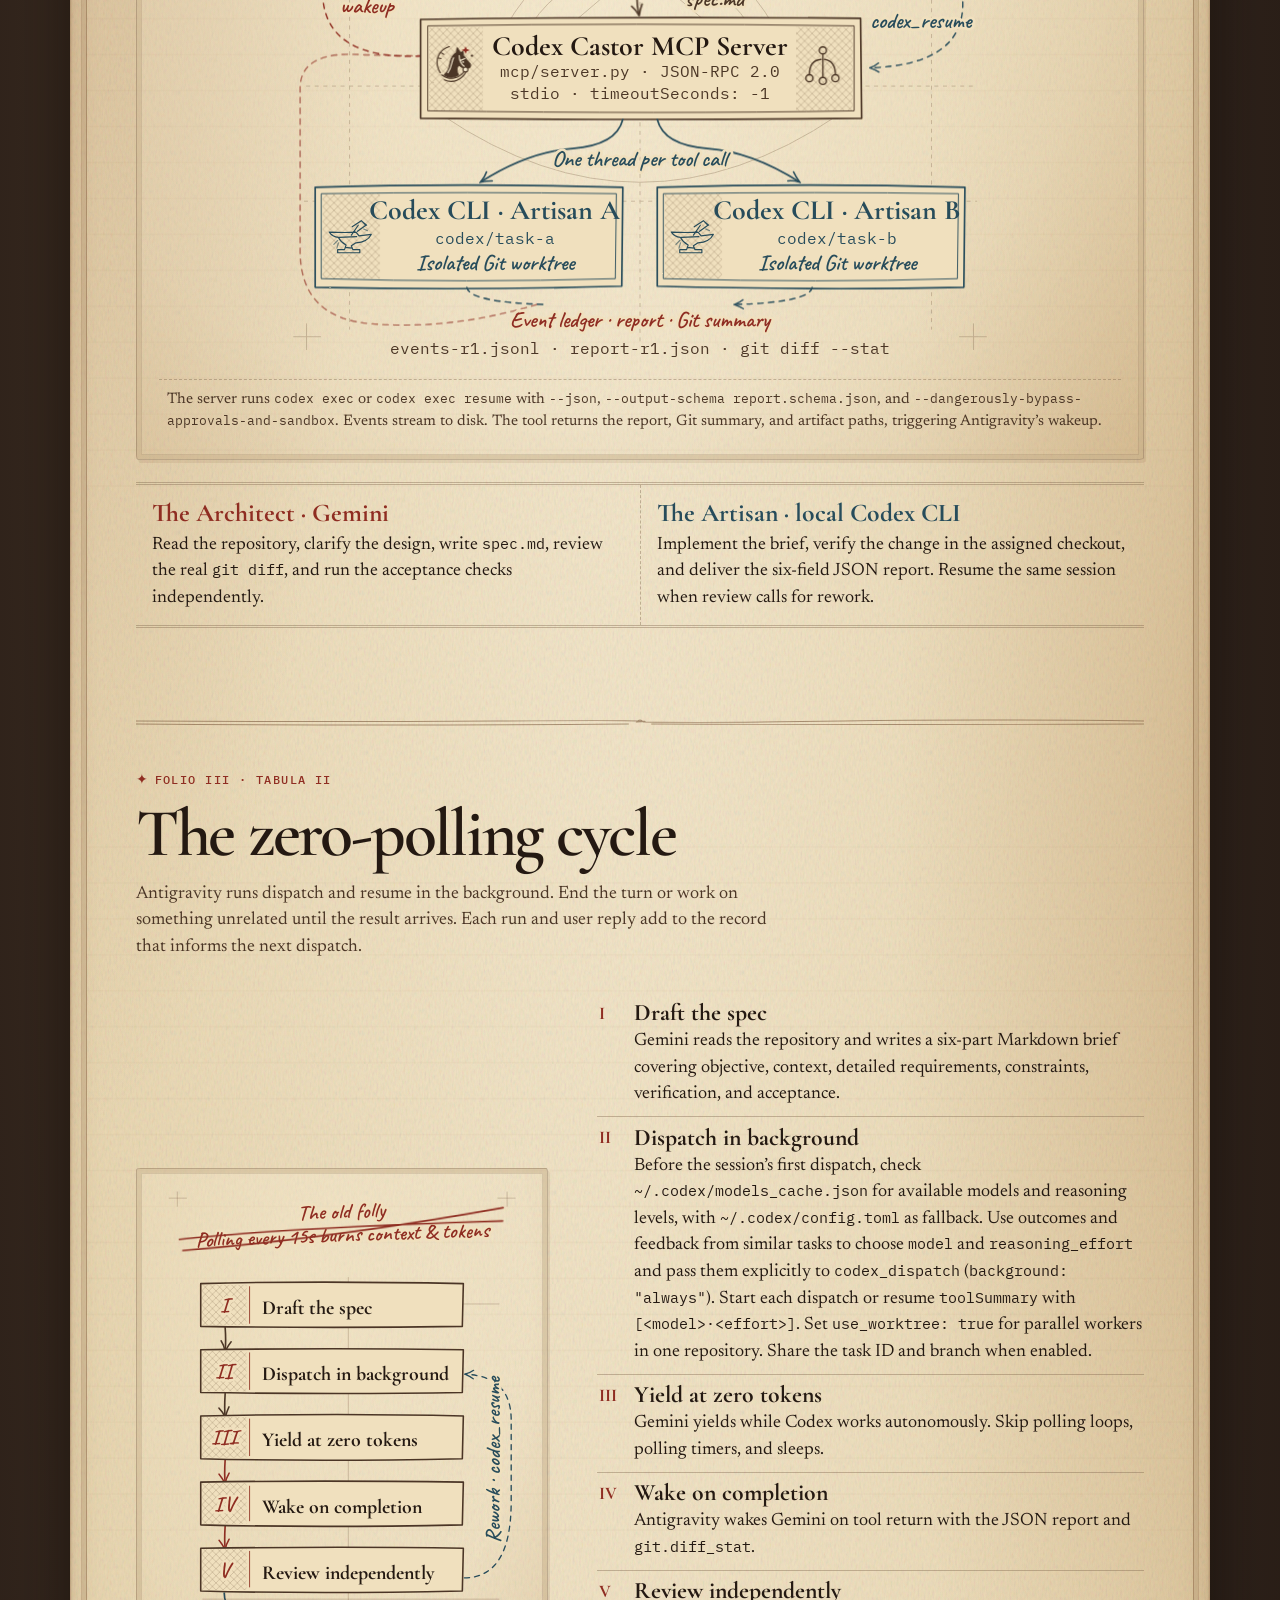
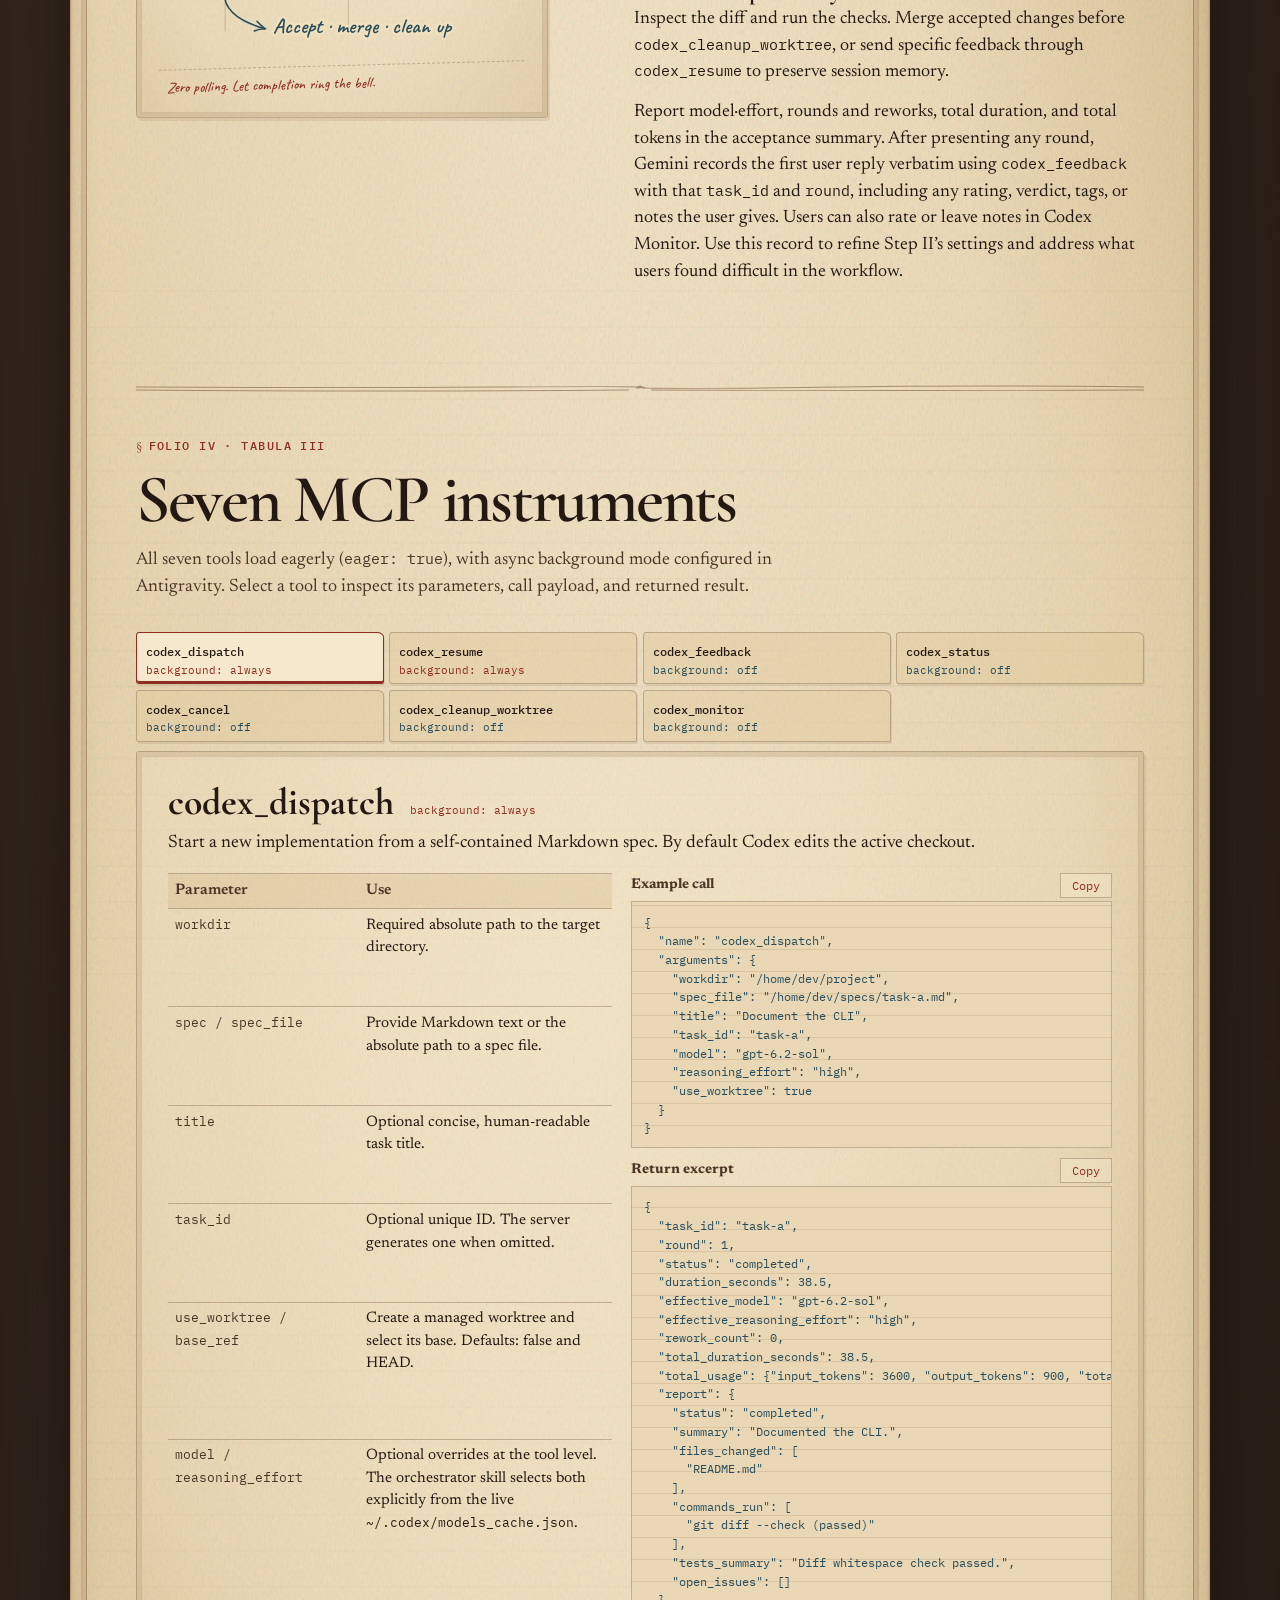
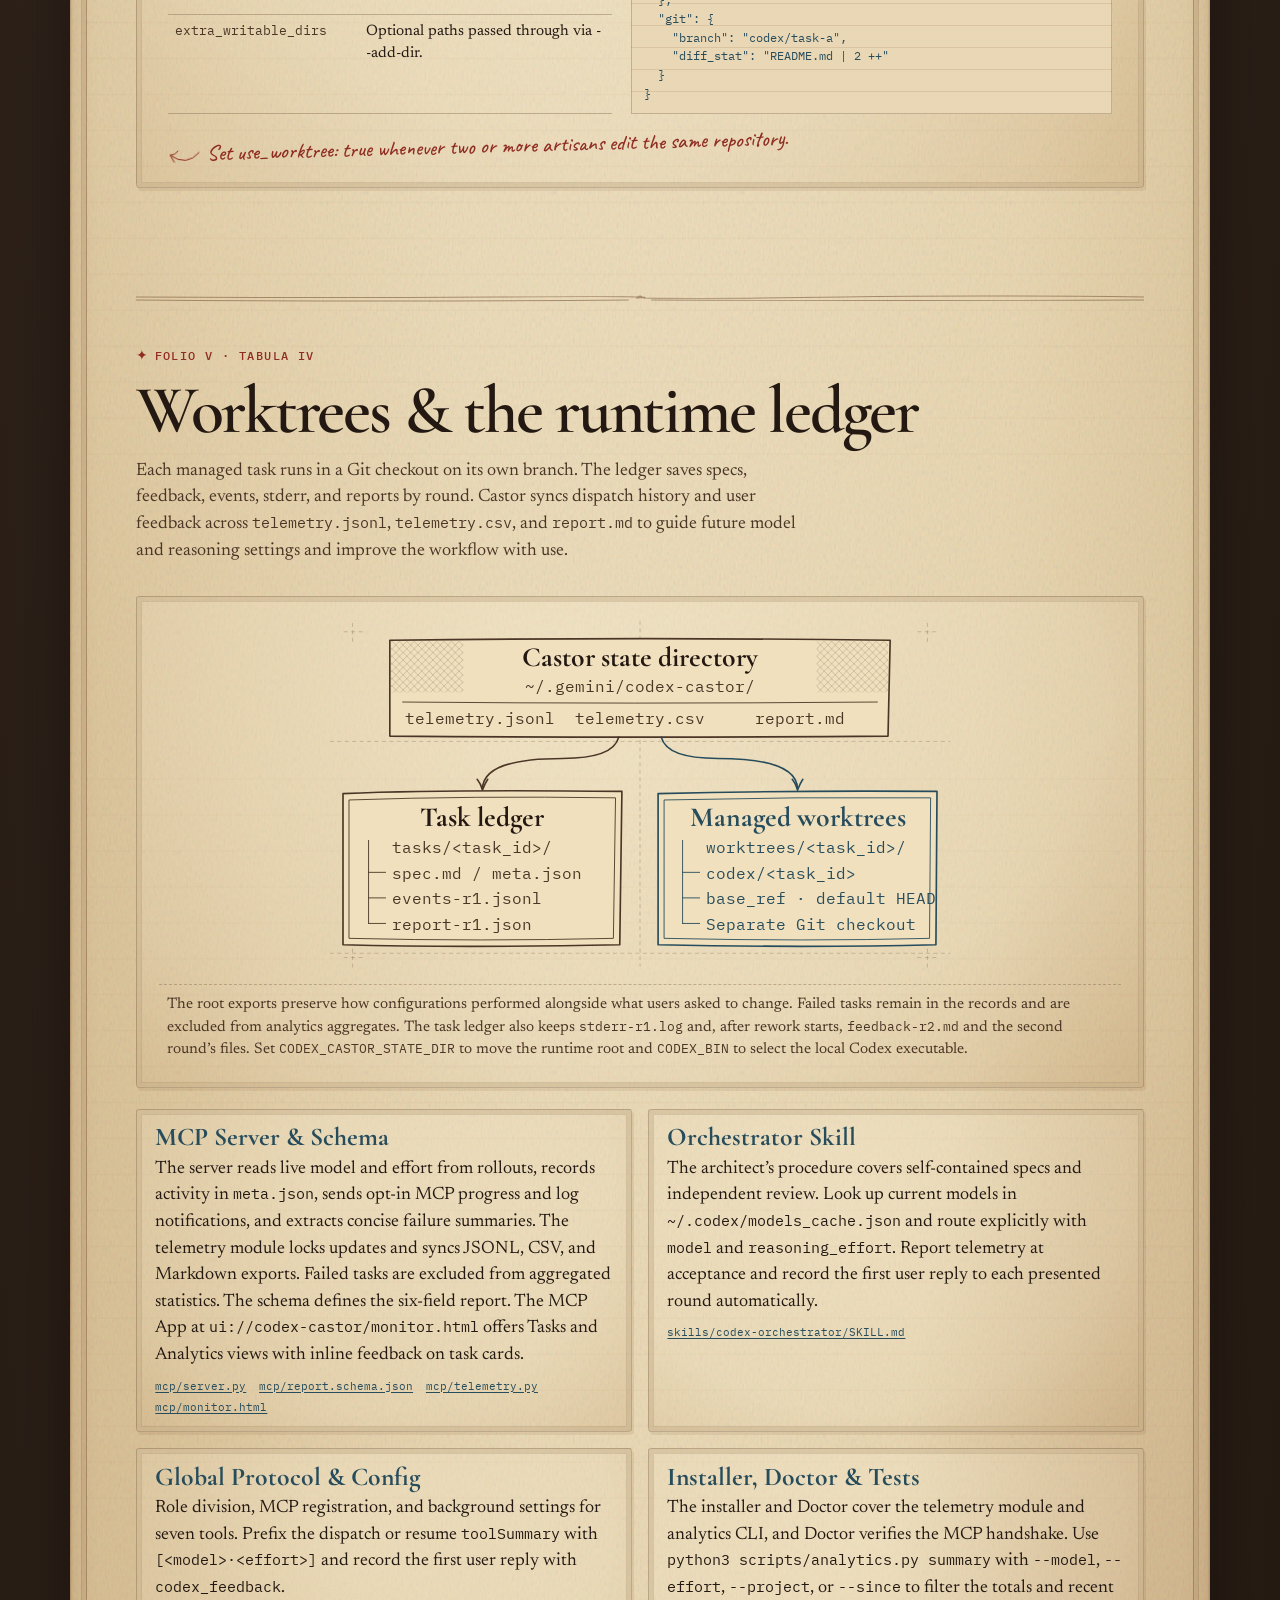
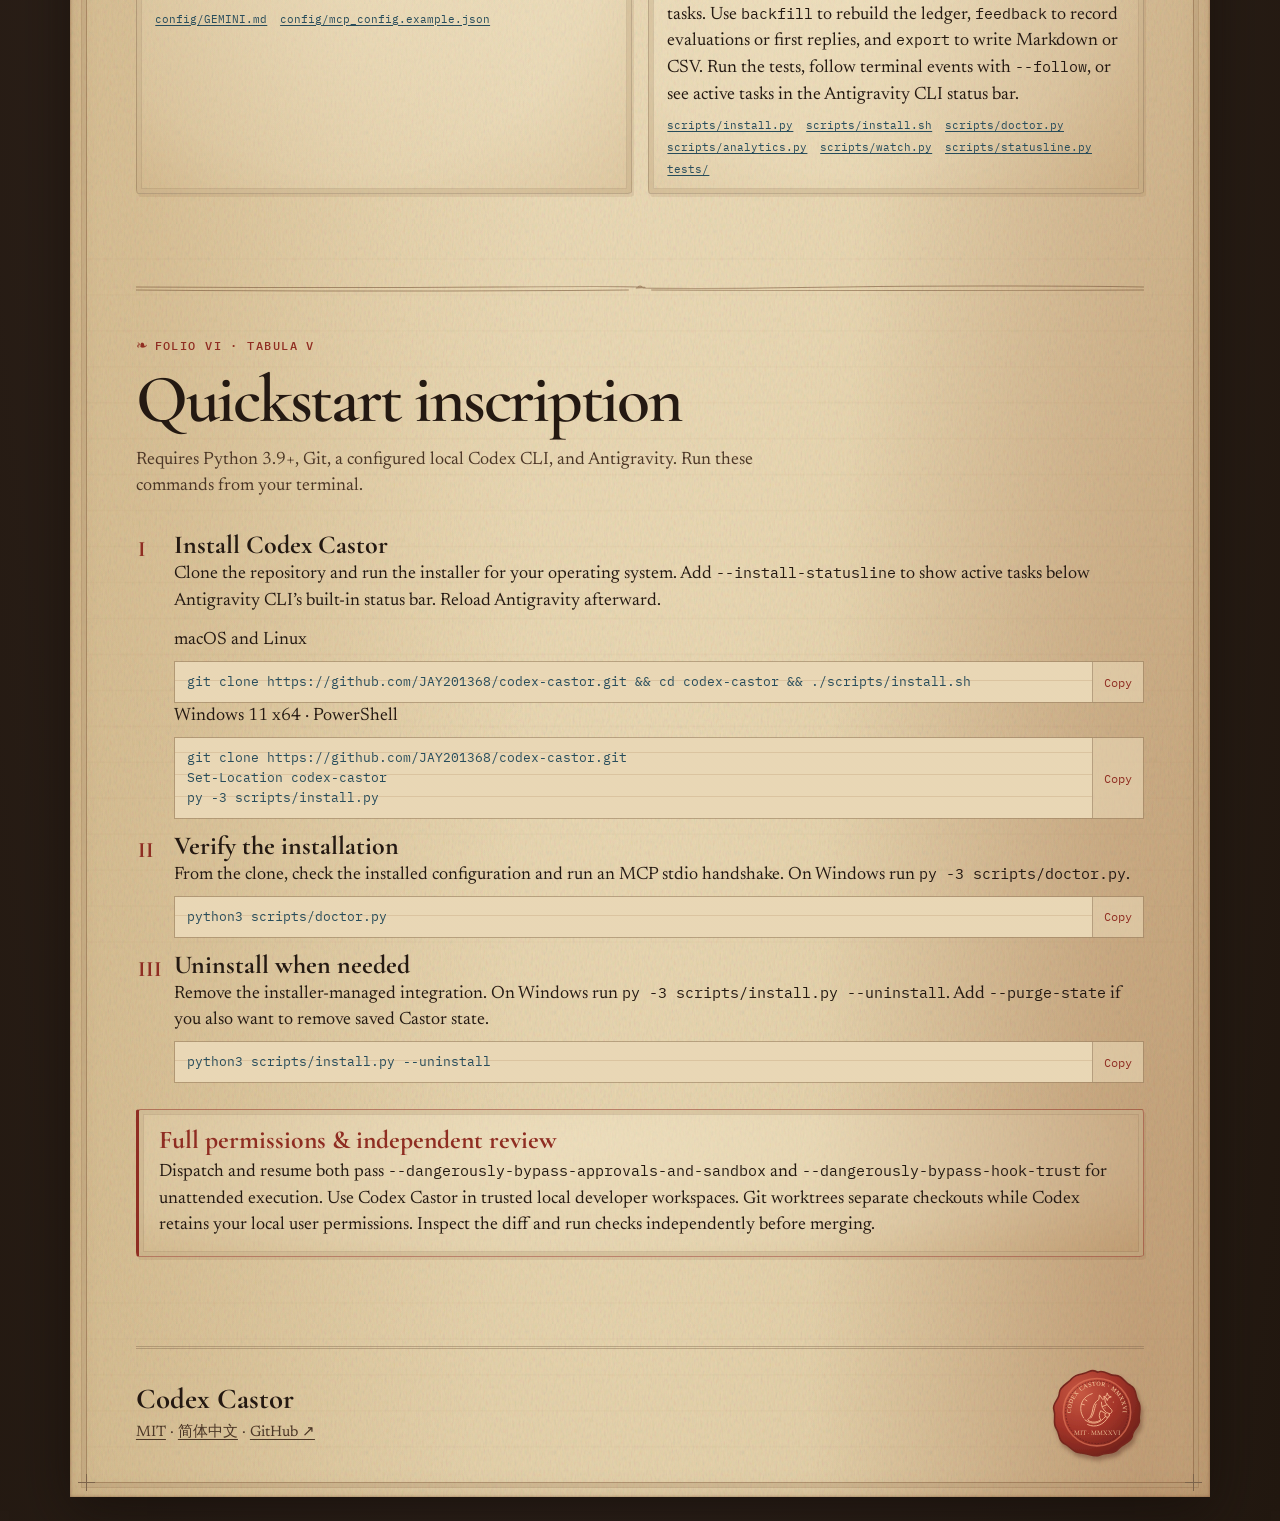
==== commit edd48e3a: "Support native Windows execution in Codex Castor" ====
--- a/docs/index.html
+++ b/docs/index.html
@@ -492,7 +492,7 @@
           </article>
           <article class="ledger-panel" id="tool-cancel">
             <header class="instrument-title"><h3>codex_cancel</h3><span class="mode off">background: off</span></header>
-            <p>Stop a running Codex process group. The server sends SIGTERM and escalates to SIGKILL if needed.</p>
+            <p>Stop Codex and its child processes using a Windows Job Object or a macOS/Linux process group.</p>
             <div class="ledger-content">
               <table class="parameters">
                 <thead><tr><th scope="col">Parameter</th><th scope="col">Use</th></tr></thead>
@@ -686,15 +686,23 @@
         <ol class="inscriptions">
           <li class="inscription">
             <h3 id="command-title-1">Install Codex Castor</h3>
-            <p>Clone the repository and run the installer. Add <code>--install-statusline</code> to show active tasks below Antigravity CLI’s built-in status bar. Reload Antigravity afterward.</p>
+            <p>Clone the repository and run the installer for your operating system. Add <code>--install-statusline</code> to show active tasks below Antigravity CLI’s built-in status bar. Reload Antigravity afterward.</p>
+            <p>macOS and Linux</p>
             <div class="command" data-copy-block>
               <pre><code>git clone https://github.com/JAY201368/codex-castor.git &amp;&amp; cd codex-castor &amp;&amp; ./scripts/install.sh</code></pre>
               <button type="button" class="copy-button" aria-describedby="command-title-1" data-copy-command data-copied-label="Copied ✓" data-manual-label="Selected · copy it manually" hidden>Copy</button>
             </div>
+            <p>Windows 11 x64 · PowerShell</p>
+            <div class="command" data-copy-block>
+              <pre><code>git clone https://github.com/JAY201368/codex-castor.git
+Set-Location codex-castor
+py -3 scripts/install.py</code></pre>
+              <button type="button" class="copy-button" aria-describedby="command-title-1" data-copy-command data-copied-label="Copied ✓" data-manual-label="Selected · copy it manually" hidden>Copy</button>
+            </div>
           </li>
           <li class="inscription">
             <h3 id="command-title-2">Verify the installation</h3>
-            <p>From the clone, check the installed configuration and run an MCP stdio handshake.</p>
+            <p>From the clone, check the installed configuration and run an MCP stdio handshake. On Windows run <code>py -3 scripts/doctor.py</code>.</p>
             <div class="command" data-copy-block>
               <pre><code>python3 scripts/doctor.py</code></pre>
               <button type="button" class="copy-button" aria-describedby="command-title-2" data-copy-command data-copied-label="Copied ✓" data-manual-label="Selected · copy it manually" hidden>Copy</button>
@@ -702,7 +710,7 @@
           </li>
           <li class="inscription">
             <h3 id="command-title-3">Uninstall when needed</h3>
-            <p>Remove the installer-managed integration. Add <code>--purge-state</code> if you also want to remove saved Castor state.</p>
+            <p>Remove the installer-managed integration. On Windows run <code>py -3 scripts/install.py --uninstall</code>. Add <code>--purge-state</code> if you also want to remove saved Castor state.</p>
             <div class="command" data-copy-block>
               <pre><code>python3 scripts/install.py --uninstall</code></pre>
               <button type="button" class="copy-button" aria-describedby="command-title-3" data-copy-command data-copied-label="Copied ✓" data-manual-label="Selected · copy it manually" hidden>Copy</button>
